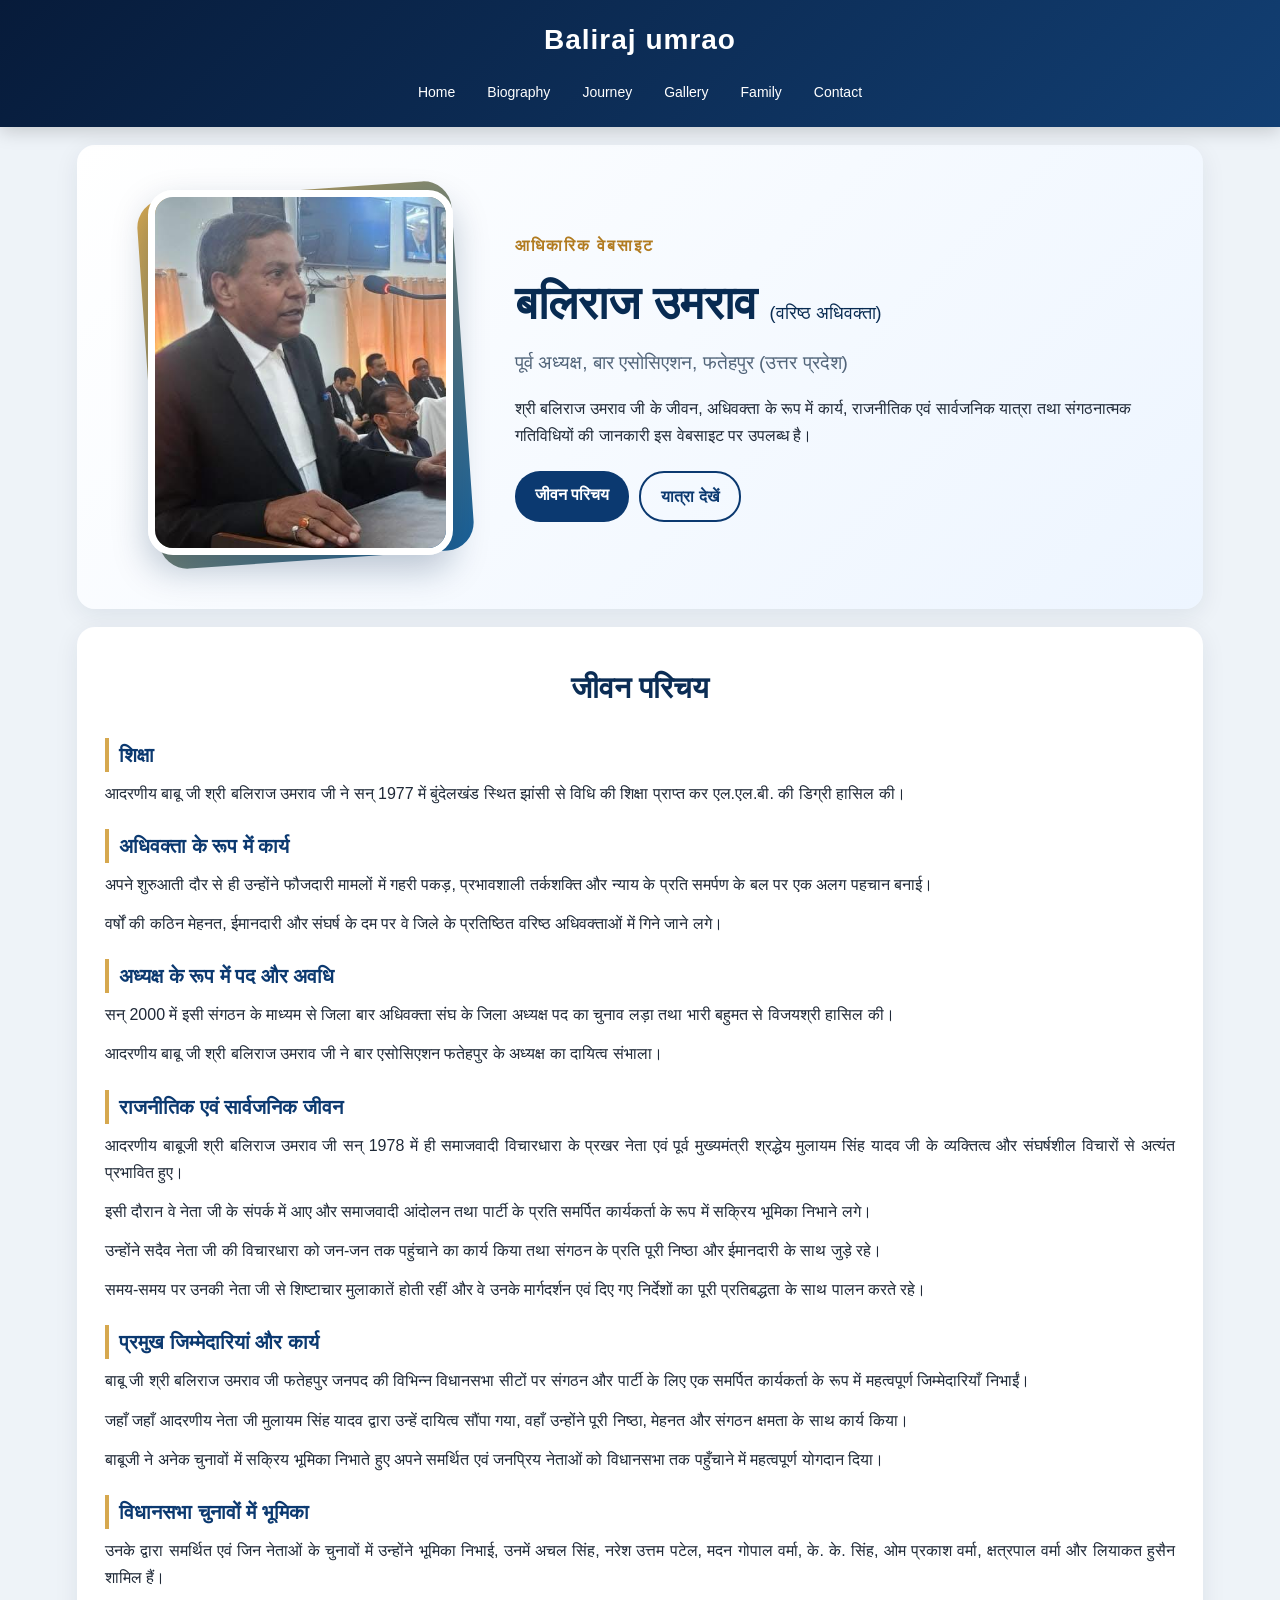
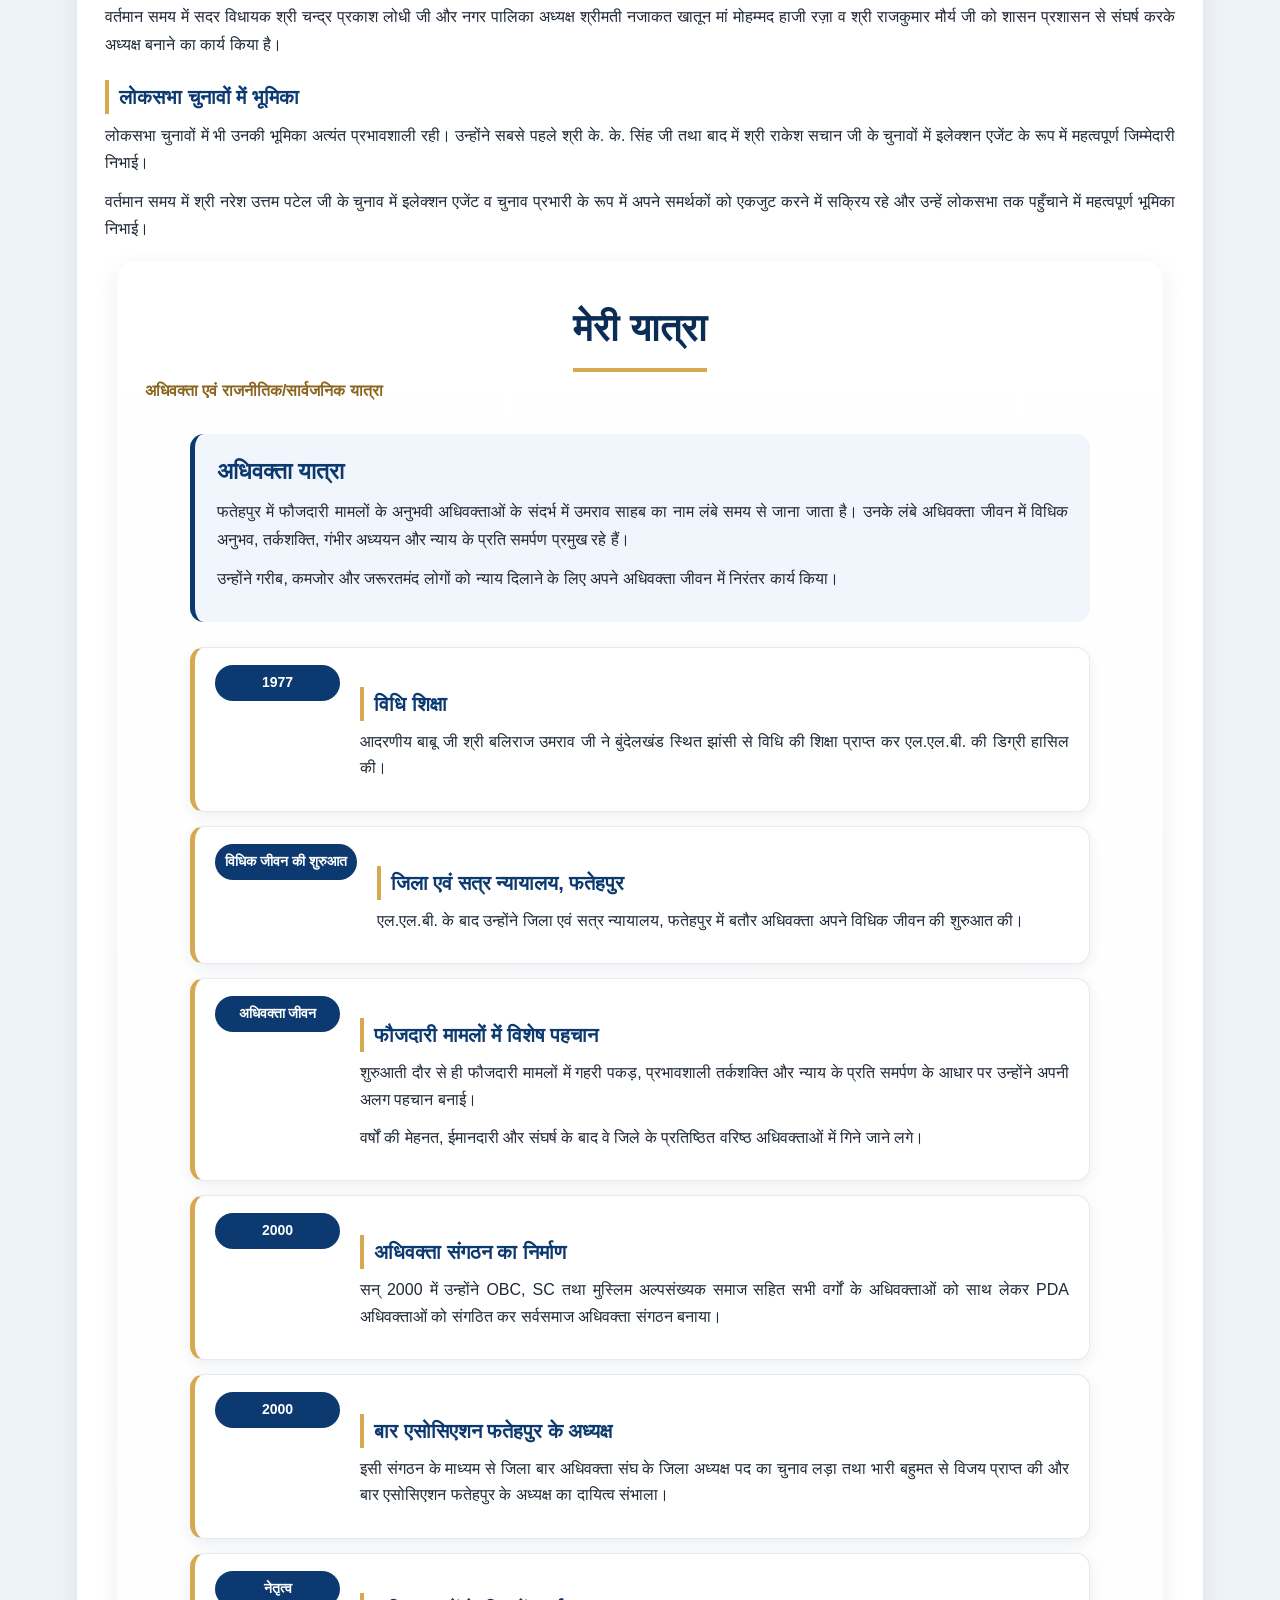
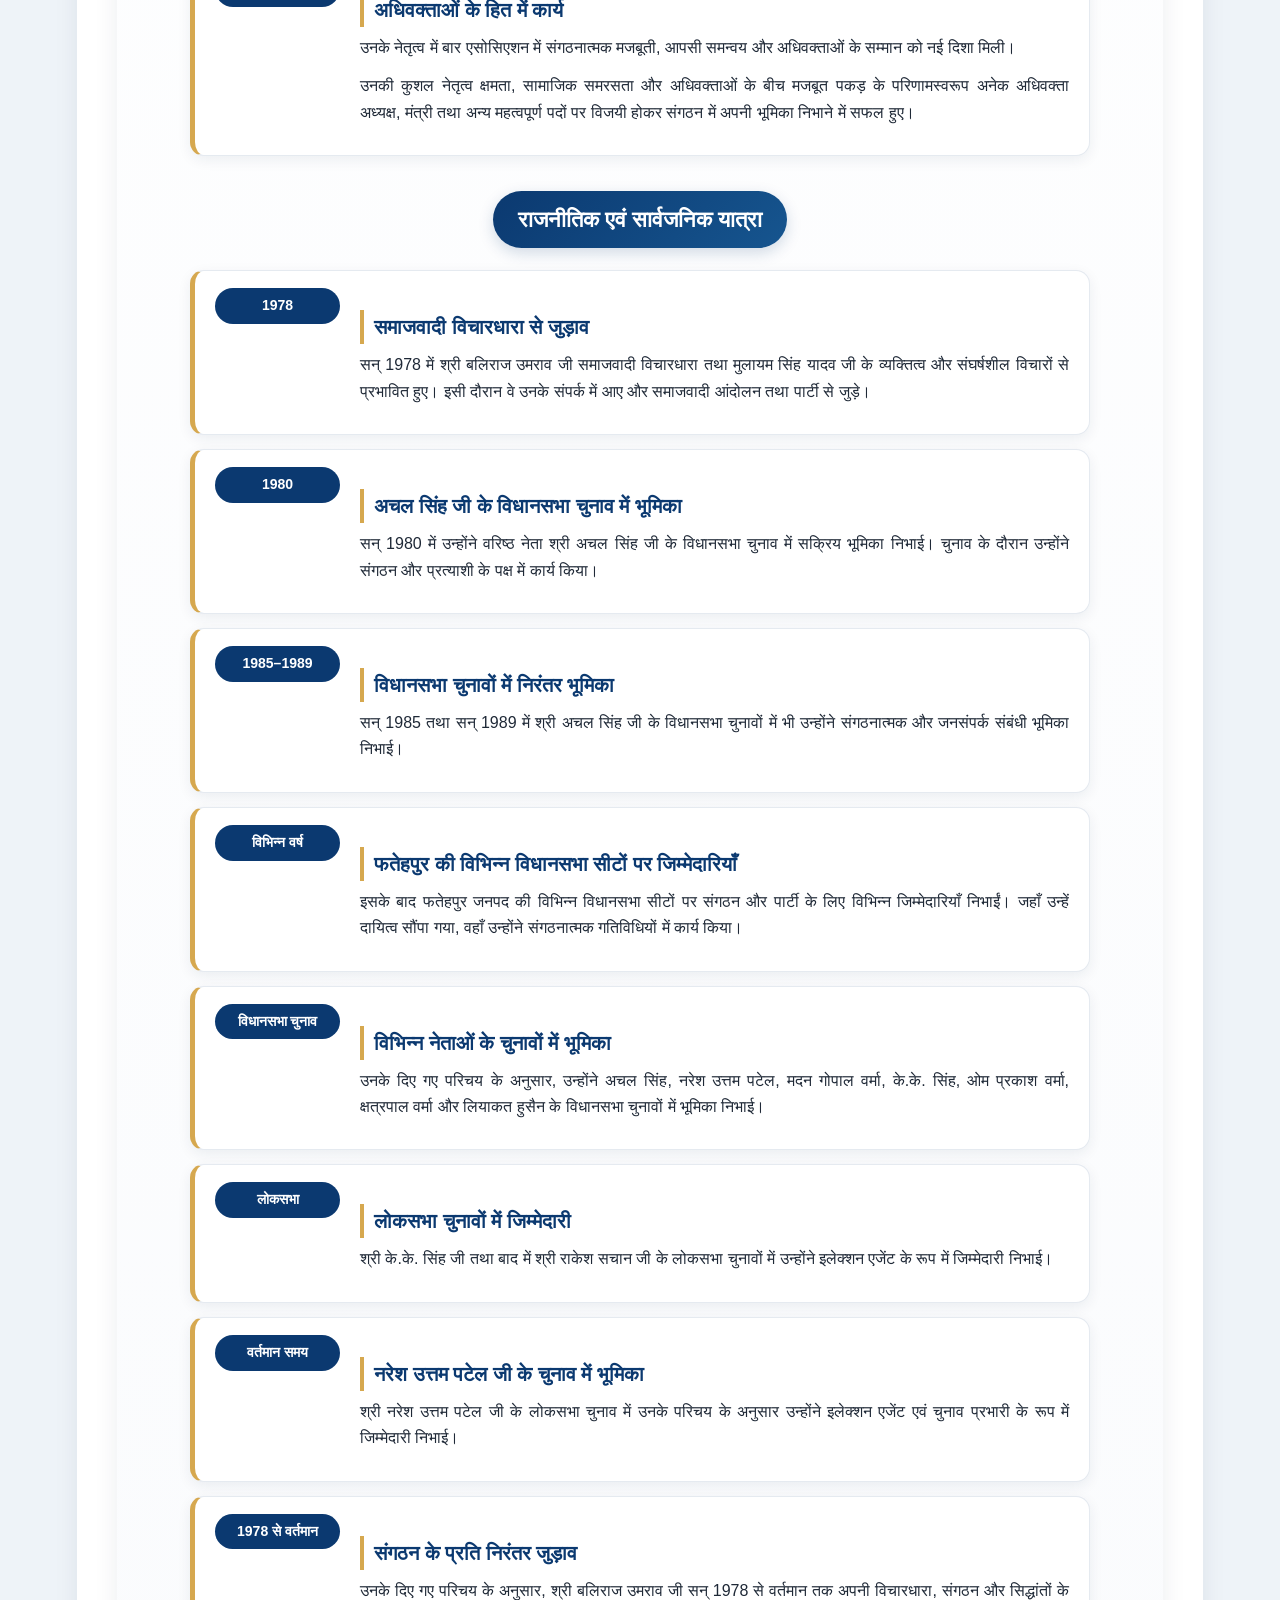
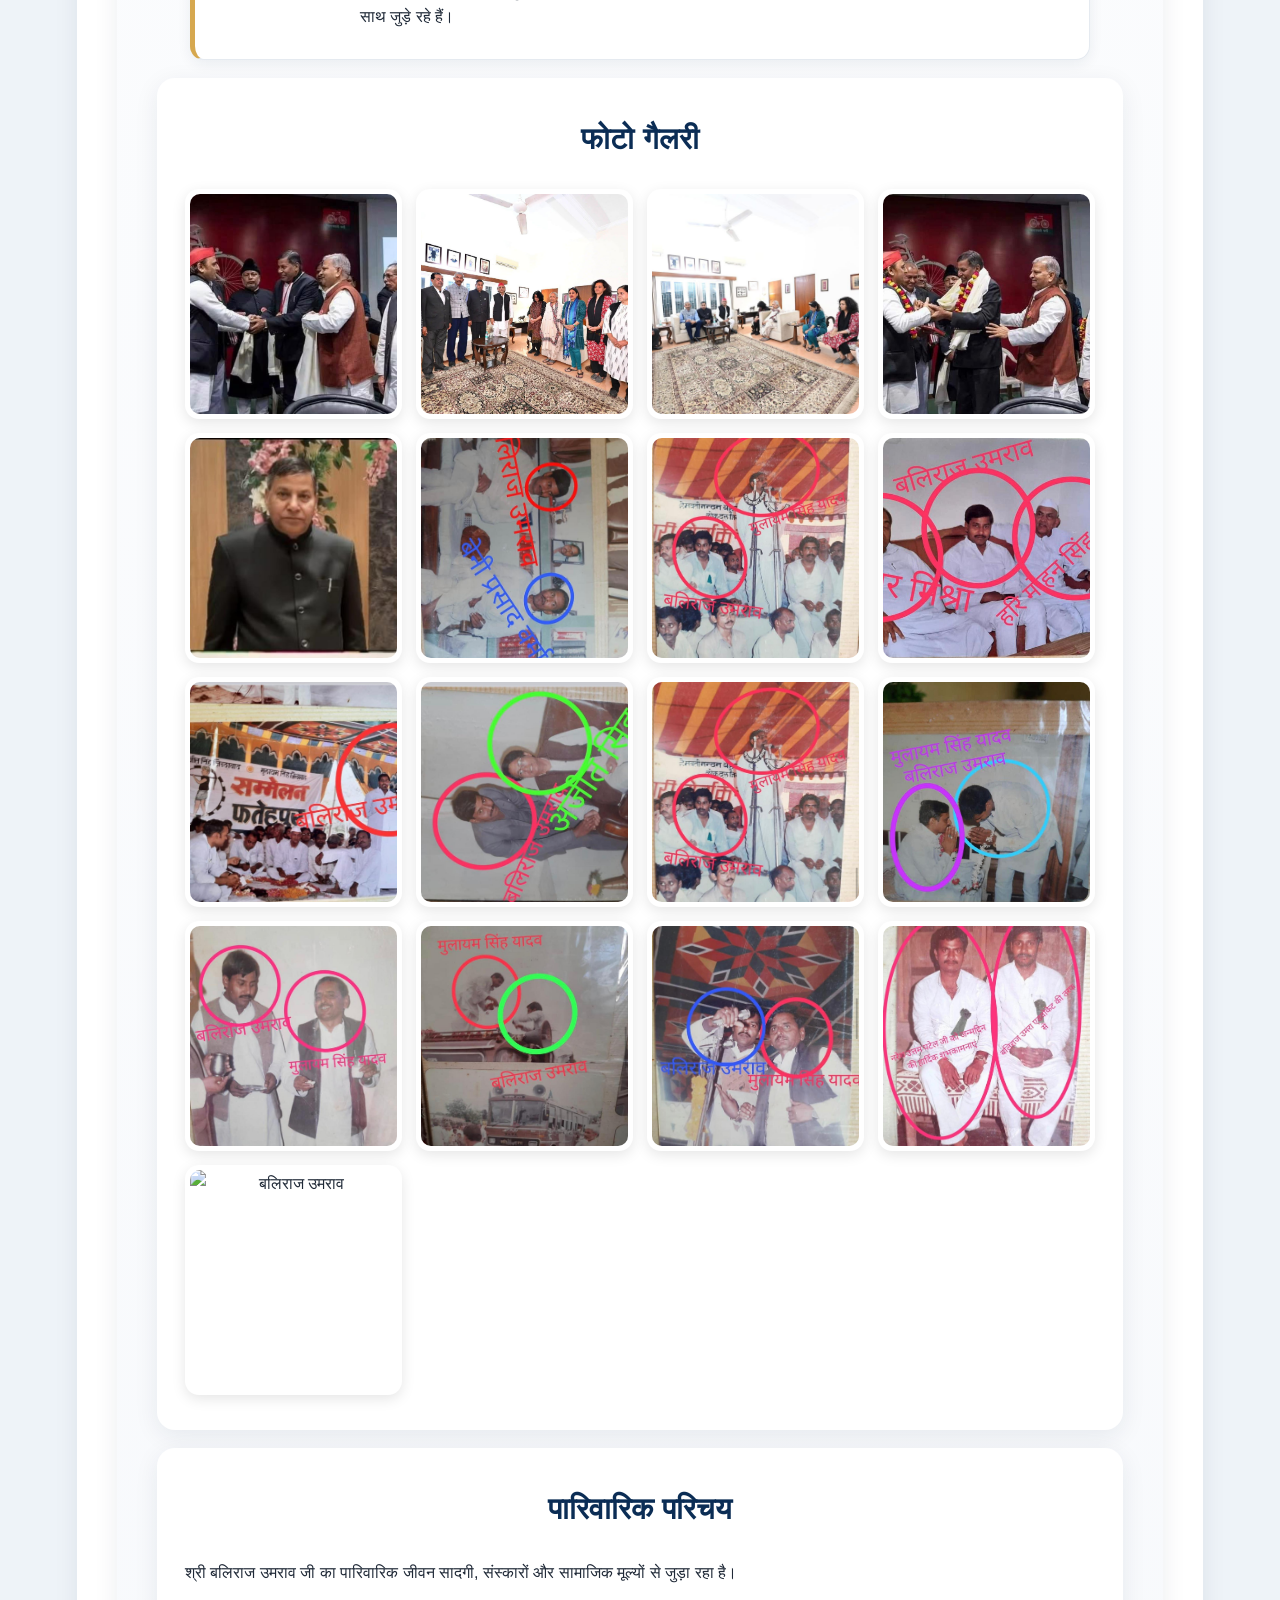
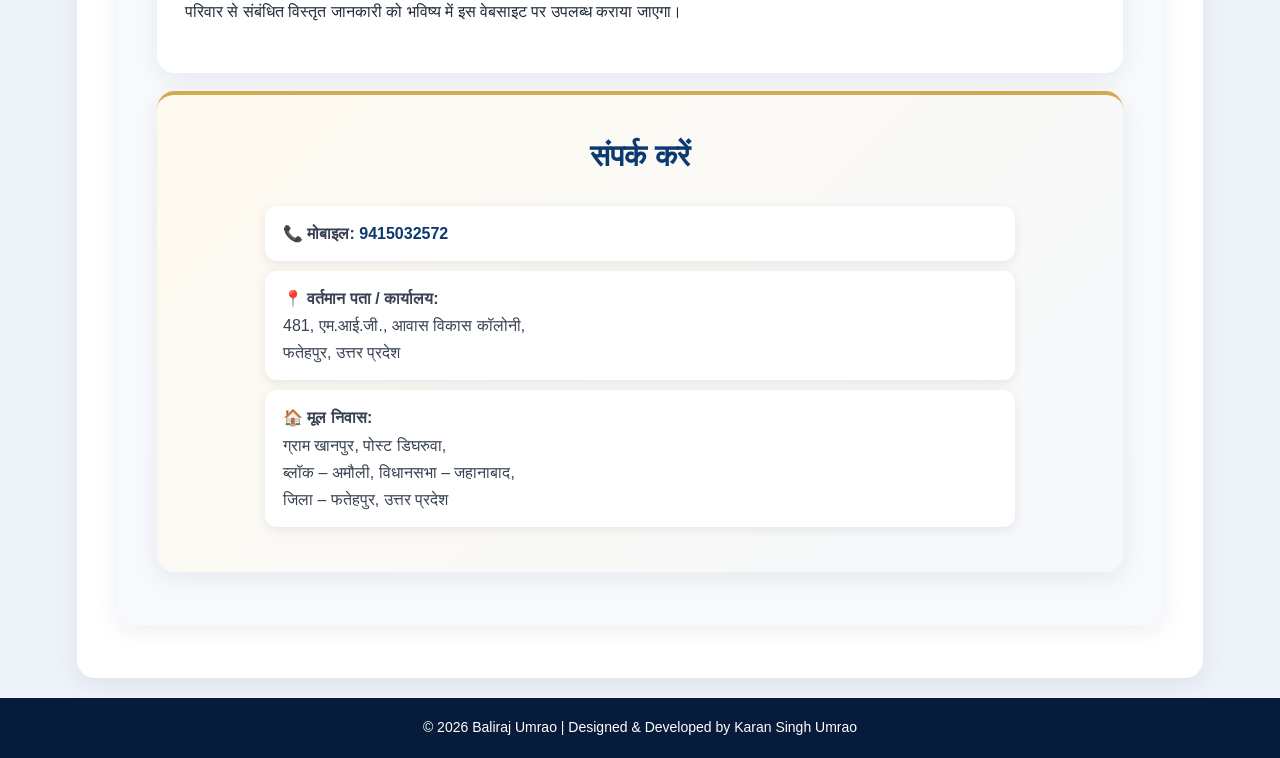
==== index.html @ cb3b47c9 "Update index.html" ====
<!DOCTYPE html>
<html lang="hi">

<head>
    <meta charset="UTF-8">
    <meta name="viewport" content="width=device-width, initial-scale=1.0">

    <title>Baliraj umrao | Official Website</title>

    <link rel="stylesheet" href="style.css">
</head>

<body>

    <header>
        <h1>Baliraj umrao</h1>

        <nav>
            <a href="#home">Home</a>
            <a href="#biography">Biography</a>
            <a href="#journey">Journey</a>
            <a href="#gallery">Gallery</a>
            <a href="#family">Family</a>
            <a href="#contact">Contact</a>
        </nav>
    </header>

    <main>

        <section id="home">

    <div class="hero-content">

        <div class="hero-photo">
            <img src="Images/baliraj-umrao.jpg" alt="बलिराज उमराव">
        </div>

        <div class="hero-text">

            <p class="welcome-text">आधिकारिक वेबसाइट</p>

            <h2>बलिराज उमराव <span class="small-title">(वरिष्ठ अधिवक्ता)</span></h2>
            
            <h3>पूर्व अध्यक्ष, बार एसोसिएशन, फतेहपुर (उत्तर प्रदेश)</h3>
    
            <p>
                श्री बलिराज उमराव जी के जीवन, अधिवक्ता के रूप में
                कार्य, राजनीतिक एवं सार्वजनिक यात्रा तथा
                संगठनात्मक गतिविधियों की जानकारी इस वेबसाइट पर
                उपलब्ध है।
            </p>

            <div class="hero-buttons">

                <a href="#biography" class="main-btn">
                    जीवन परिचय
                </a>

                <a href="#journey" class="outline-btn">
                    यात्रा देखें
                </a>

            </div>

        </div>

    </div>

</section>
<section id="biography">

    <h2>जीवन परिचय</h2>

    <h3>शिक्षा</h3>

    <p>
        आदरणीय बाबू जी श्री बलिराज उमराव जी ने सन् 1977 में
        बुंदेलखंड स्थित झांसी से विधि की शिक्षा प्राप्त कर
        एल.एल.बी. की डिग्री हासिल की।
    </p>

    <h3>अधिवक्ता के रूप में कार्य</h3>

    <p>
        अपने शुरुआती दौर से ही उन्होंने फौजदारी मामलों में गहरी पकड़,
        प्रभावशाली तर्कशक्ति और न्याय के प्रति समर्पण के बल पर
        एक अलग पहचान बनाई।
    </p>

    <p>
        वर्षों की कठिन मेहनत, ईमानदारी और संघर्ष के दम पर वे जिले के
        प्रतिष्ठित वरिष्ठ अधिवक्ताओं में गिने जाने लगे।
    </p>

    <h3>अध्यक्ष के रूप में पद और अवधि</h3>

    <p>
        सन् 2000 में इसी संगठन के माध्यम से जिला बार अधिवक्ता संघ
        के जिला अध्यक्ष पद का चुनाव लड़ा तथा भारी बहुमत से विजयश्री
        हासिल की।
    </p>

    <p>
        आदरणीय बाबू जी श्री बलिराज उमराव जी ने बार एसोसिएशन फतेहपुर
        के अध्यक्ष का दायित्व संभाला।
    </p>

    <h3>राजनीतिक एवं सार्वजनिक जीवन</h3>

    <p>
        आदरणीय बाबूजी श्री बलिराज उमराव जी सन् 1978 में ही
        समाजवादी विचारधारा के प्रखर नेता एवं पूर्व मुख्यमंत्री
        श्रद्धेय मुलायम सिंह यादव जी के व्यक्तित्व और संघर्षशील
        विचारों से अत्यंत प्रभावित हुए।
    </p>

    <p>
        इसी दौरान वे नेता जी के संपर्क में आए और समाजवादी आंदोलन
        तथा पार्टी के प्रति समर्पित कार्यकर्ता के रूप में सक्रिय
        भूमिका निभाने लगे।
    </p>

    <p>
        उन्होंने सदैव नेता जी की विचारधारा को जन-जन तक पहुंचाने
        का कार्य किया तथा संगठन के प्रति पूरी निष्ठा और ईमानदारी
        के साथ जुड़े रहे।
    </p>

    <p>
        समय-समय पर उनकी नेता जी से शिष्टाचार मुलाकातें होती रहीं
        और वे उनके मार्गदर्शन एवं दिए गए निर्देशों का पूरी
        प्रतिबद्धता के साथ पालन करते रहे।
    </p>

    <h3>प्रमुख जिम्मेदारियां और कार्य</h3>

    <p>
        बाबू जी श्री बलिराज उमराव जी फतेहपुर जनपद की विभिन्न
        विधानसभा सीटों पर संगठन और पार्टी के लिए एक समर्पित
        कार्यकर्ता के रूप में महत्वपूर्ण जिम्मेदारियाँ निभाईं।
    </p>

    <p>
        जहाँ जहाँ आदरणीय नेता जी मुलायम सिंह यादव द्वारा उन्हें
        दायित्व सौंपा गया, वहाँ उन्होंने पूरी निष्ठा, मेहनत और
        संगठन क्षमता के साथ कार्य किया।
    </p>

    <p>
        बाबूजी ने अनेक चुनावों में सक्रिय भूमिका निभाते हुए अपने
        समर्थित एवं जनप्रिय नेताओं को विधानसभा तक पहुँचाने में
        महत्वपूर्ण योगदान दिया।
    </p>

    <h3>विधानसभा चुनावों में भूमिका</h3>

    <p>
        उनके द्वारा समर्थित एवं जिन नेताओं के चुनावों में उन्होंने
        भूमिका निभाई, उनमें अचल सिंह, नरेश उत्तम पटेल,
        मदन गोपाल वर्मा, के. के. सिंह, ओम प्रकाश वर्मा,
        क्षत्रपाल वर्मा और लियाकत हुसैन शामिल हैं।
    </p>

    <p>
        वर्तमान समय में सदर विधायक श्री चन्द्र प्रकाश लोधी जी और
        नगर पालिका अध्यक्ष श्रीमती नजाकत खातून मां मोहम्मद हाजी रज़ा
        व श्री राजकुमार मौर्य जी को शासन प्रशासन से संघर्ष करके
        अध्यक्ष बनाने का कार्य किया है।
    </p>

    <h3>लोकसभा चुनावों में भूमिका</h3>

    <p>
        लोकसभा चुनावों में भी उनकी भूमिका अत्यंत प्रभावशाली रही।
        उन्होंने सबसे पहले श्री के. के. सिंह जी तथा बाद में
        श्री राकेश सचान जी के चुनावों में इलेक्शन एजेंट के रूप में
        महत्वपूर्ण जिम्मेदारी निभाई।
    </p>

    <p>
        वर्तमान समय में श्री नरेश उत्तम पटेल जी के चुनाव में
        इलेक्शन एजेंट व चुनाव प्रभारी के रूप में अपने समर्थकों
        को एकजुट करने में सक्रिय रहे और उन्हें लोकसभा तक
        पहुँचाने में महत्वपूर्ण भूमिका निभाई।
    </p>

<section id="journey">
<div class="journey-heading">
    <h2>मेरी यात्रा</h2>
    <p>अधिवक्ता एवं राजनीतिक/सार्वजनिक यात्रा</p>
</div>
<div class="journey-intro">

    <h2>अधिवक्ता यात्रा</h2>

    
        <p>
            फतेहपुर में फौजदारी मामलों के अनुभवी अधिवक्ताओं के संदर्भ में
            उमराव साहब का नाम लंबे समय से जाना जाता है। उनके लंबे
            अधिवक्ता जीवन में विधिक अनुभव, तर्कशक्ति, गंभीर अध्ययन और
            न्याय के प्रति समर्पण प्रमुख रहे हैं।
        </p>

        <p>
            उन्होंने गरीब, कमजोर और जरूरतमंद लोगों को न्याय दिलाने के लिए
            अपने अधिवक्ता जीवन में निरंतर कार्य किया।
        </p>
    </div>

    <div class="journey-card">
        <span>1977</span>
        <div>
            <h3>विधि शिक्षा</h3>
            <p>
                आदरणीय बाबू जी श्री बलिराज उमराव जी ने बुंदेलखंड स्थित
                झांसी से विधि की शिक्षा प्राप्त कर एल.एल.बी. की डिग्री
                हासिल की।
            </p>
        </div>
    </div>

    <div class="journey-card">
        <span>विधिक जीवन की शुरुआत</span>
        <div>
            <h3>जिला एवं सत्र न्यायालय, फतेहपुर</h3>
            <p>
                एल.एल.बी. के बाद उन्होंने जिला एवं सत्र न्यायालय,
                फतेहपुर में बतौर अधिवक्ता अपने विधिक जीवन की शुरुआत की।
            </p>
        </div>
    </div>

    <div class="journey-card">
        <span>अधिवक्ता जीवन</span>
        <div>
            <h3>फौजदारी मामलों में विशेष पहचान</h3>
            <p>
                शुरुआती दौर से ही फौजदारी मामलों में गहरी पकड़,
                प्रभावशाली तर्कशक्ति और न्याय के प्रति समर्पण के
                आधार पर उन्होंने अपनी अलग पहचान बनाई।
            </p>

            <p>
                वर्षों की मेहनत, ईमानदारी और संघर्ष के बाद वे जिले के
                प्रतिष्ठित वरिष्ठ अधिवक्ताओं में गिने जाने लगे।
            </p>
        </div>
    </div>

    <div class="journey-card">
        <span>2000</span>
        <div>
            <h3>अधिवक्ता संगठन का निर्माण</h3>
            <p>
                सन् 2000 में उन्होंने OBC, SC तथा मुस्लिम अल्पसंख्यक
                समाज सहित सभी वर्गों के अधिवक्ताओं को साथ लेकर
                PDA अधिवक्ताओं को संगठित कर सर्वसमाज अधिवक्ता संगठन बनाया।
            </p>
        </div>
    </div>

    <div class="journey-card">
        <span>2000</span>
        <div>
            <h3>बार एसोसिएशन फतेहपुर के अध्यक्ष</h3>
            <p>
                इसी संगठन के माध्यम से जिला बार अधिवक्ता संघ के
                जिला अध्यक्ष पद का चुनाव लड़ा तथा भारी बहुमत से
                विजय प्राप्त की और बार एसोसिएशन फतेहपुर के अध्यक्ष
                का दायित्व संभाला।
            </p>
        </div>
    </div>

    <div class="journey-card">
        <span>नेतृत्व</span>
        <div>
            <h3>अधिवक्ताओं के हित में कार्य</h3>
            <p>
                उनके नेतृत्व में बार एसोसिएशन में संगठनात्मक मजबूती,
                आपसी समन्वय और अधिवक्ताओं के सम्मान को नई दिशा मिली।
            </p>

            <p>
                उनकी कुशल नेतृत्व क्षमता, सामाजिक समरसता और अधिवक्ताओं
                के बीच मजबूत पकड़ के परिणामस्वरूप अनेक अधिवक्ता अध्यक्ष,
                मंत्री तथा अन्य महत्वपूर्ण पदों पर विजयी होकर संगठन में
                अपनी भूमिका निभाने में सफल हुए।
            </p>
        </div>
    </div>

<!-- Political Journey -->

<div class="journey-subtitle">
    <h2>राजनीतिक एवं सार्वजनिक यात्रा</h2>
</div>

<div class="journey-card">
    <span>1978</span>
    <div>
        <h3>समाजवादी विचारधारा से जुड़ाव</h3>
        <p>
            सन् 1978 में श्री बलिराज उमराव जी समाजवादी विचारधारा
            तथा मुलायम सिंह यादव जी के व्यक्तित्व और संघर्षशील
            विचारों से प्रभावित हुए। इसी दौरान वे उनके संपर्क में
            आए और समाजवादी आंदोलन तथा पार्टी से जुड़े।
        </p>
    </div>
</div>

<div class="journey-card">
    <span>1980</span>
    <div>
        <h3>अचल सिंह जी के विधानसभा चुनाव में भूमिका</h3>
        <p>
            सन् 1980 में उन्होंने वरिष्ठ नेता श्री अचल सिंह जी के
            विधानसभा चुनाव में सक्रिय भूमिका निभाई। चुनाव के दौरान
            उन्होंने संगठन और प्रत्याशी के पक्ष में कार्य किया।
        </p>
    </div>
</div>

<div class="journey-card">
    <span>1985–1989</span>
    <div>
        <h3>विधानसभा चुनावों में निरंतर भूमिका</h3>
        <p>
            सन् 1985 तथा सन् 1989 में श्री अचल सिंह जी के विधानसभा
            चुनावों में भी उन्होंने संगठनात्मक और जनसंपर्क संबंधी
            भूमिका निभाई।
        </p>
    </div>
</div>

<div class="journey-card">
    <span>विभिन्न वर्ष</span>
    <div>
        <h3>फतेहपुर की विभिन्न विधानसभा सीटों पर जिम्मेदारियाँ</h3>
        <p>
            इसके बाद फतेहपुर जनपद की विभिन्न विधानसभा सीटों पर
            संगठन और पार्टी के लिए विभिन्न जिम्मेदारियाँ निभाईं।
            जहाँ उन्हें दायित्व सौंपा गया, वहाँ उन्होंने संगठनात्मक
            गतिविधियों में कार्य किया।
        </p>
    </div>
</div>

<div class="journey-card">
    <span>विधानसभा चुनाव</span>
    <div>
        <h3>विभिन्न नेताओं के चुनावों में भूमिका</h3>
        <p>
            उनके दिए गए परिचय के अनुसार, उन्होंने अचल सिंह,
            नरेश उत्तम पटेल, मदन गोपाल वर्मा, के.के. सिंह,
            ओम प्रकाश वर्मा, क्षत्रपाल वर्मा और लियाकत हुसैन
            के विधानसभा चुनावों में भूमिका निभाई।
        </p>
    </div>
</div>

<div class="journey-card">
    <span>लोकसभा</span>
    <div>
        <h3>लोकसभा चुनावों में जिम्मेदारी</h3>
        <p>
            श्री के.के. सिंह जी तथा बाद में श्री राकेश सचान जी के
            लोकसभा चुनावों में उन्होंने इलेक्शन एजेंट के रूप में
            जिम्मेदारी निभाई।
        </p>
    </div>
</div>

<div class="journey-card">
    <span>वर्तमान समय</span>
    <div>
        <h3>नरेश उत्तम पटेल जी के चुनाव में भूमिका</h3>
        <p>
            श्री नरेश उत्तम पटेल जी के लोकसभा चुनाव में उनके
            परिचय के अनुसार उन्होंने इलेक्शन एजेंट एवं चुनाव
            प्रभारी के रूप में जिम्मेदारी निभाई।
        </p>
    </div>
</div>

<div class="journey-card">
    <span>1978 से वर्तमान</span>
    <div>
        <h3>संगठन के प्रति निरंतर जुड़ाव</h3>
        <p>
            उनके दिए गए परिचय के अनुसार, श्री बलिराज उमराव जी
            सन् 1978 से वर्तमान तक अपनी विचारधारा, संगठन और
            सिद्धांतों के साथ जुड़े रहे हैं।
        </p>
    </div>
</div>

<section id="gallery">

    <h2>फोटो गैलरी</h2>

    <div class="gallery-grid">

        <div class="gallery-item">
            <img src="Images/photo1.jpg" alt="बलिराज उमराव" onclick="openImage(this.src)">
            
        </div>

        <div class="gallery-item">
            <img src="Images/photo2.jpg" alt="बलिराज उमराव" onclick="openImage(this.src)">
        </div>

        <div class="gallery-item">
            <img src="Images/photo3.jpg" alt="बलिराज उमराव" onclick="openImage(this.src)">
        </div>

        <div class="gallery-item">
            <img src="Images/photo4.jpg" alt="बलिराज उमराव" onclick="openImage(this.src)">
        </div>

        <div class="gallery-item">
            <img src="Images/photo5.jpg" alt="बलिराज उमराव" onclick="openImage(this.src)">
        </div>
 <div class="gallery-item">
            <img src="Images/photo6.jpg" alt="बलिराज उमराव" onclick="openImage(this.src)">
        </div>

       <div class="gallery-item">
            <img src="Images/photo7.jpg" alt="बलिराज उमराव" onclick="openImage(this.src)">
        </div>

        <div class="gallery-item">
            <img src="Images/photo8.jpg" alt="बलिराज उमराव" onclick="openImage(this.src)">
        </div>

         <div class="gallery-item">
            <img src="Images/photo9.jpg" alt="बलिराज उमराव" onclick="openImage(this.src)">
        </div>

        <div class="gallery-item">
            <img src="Images/photo10.jpg" alt="बलिराज उमराव" onclick="openImage(this.src)">
        </div>

        <div class="gallery-item">
            <img src="Images/photo11.jpg" alt="बलिराज उमराव" onclick="openImage(this.src)">
        </div>

        <div class="gallery-item">
            <img src="Images/photo12.jpg" alt="बलिराज उमराव" onclick="openImage(this.src)">
        </div>

         <div class="gallery-item">
            <img src="Images/photo13.jpg" alt="बलिराज उमराव" onclick="openImage(this.src)">
        </div>

       <div class="gallery-item">
            <img src="Images/photo14.jpg" alt="बलिराज उमराव" onclick="openImage(this.src)">
        </div>
  
         <div class="gallery-item">
            <img src="Images/photo15.jpg" alt="बलिराज उमराव" onclick="openImage(this.src)">
        </div>

        <div class="gallery-item">
            <img src="Images/photo16.jpg" alt="बलिराज उमराव" onclick="openImage(this.src)">
        </div>

         <div class="gallery-item">
            <img src="Images/photo17.jpg" alt="बलिराज उमराव" onclick="openImage(this.src)">
        </div>

    </div>

</section>
      <section id="family">
    <h2>पारिवारिक परिचय</h2>

    <p>
        श्री बलिराज उमराव जी का पारिवारिक जीवन सादगी,
        संस्कारों और सामाजिक मूल्यों से जुड़ा रहा है।
    </p>

    <p>
        परिवार से संबंधित विस्तृत जानकारी को भविष्य में
        इस वेबसाइट पर उपलब्ध कराया जाएगा।
    </p>
</section>

<section id="contact">
  <h2>संपर्क करें</h2>

 <p>📞 <strong>मोबाइल:</strong>
<a href="tel:9415032572">9415032572</a>
</p>

  <p>📍 <strong>वर्तमान पता / कार्यालय:</strong><br>
  481, एम.आई.जी., आवास विकास कॉलोनी,<br>
  फतेहपुर, उत्तर प्रदेश</p>

  <p>🏠 <strong>मूल निवास:</strong><br>
  ग्राम खानपुर, पोस्ट डिघरुवा,<br>
  ब्लॉक – अमौली, विधानसभा – जहानाबाद,<br>
  जिला – फतेहपुर, उत्तर प्रदेश</p>
</section>        

    </main>

    <footer>
        <p>© 2026 Baliraj Umrao | Designed & Developed by Karan Singh Umrao</p>
    </footer>

    <script src="script.js"></script>

</body>
</html>
---- style.css ----
/* ===== RESET ===== */
* {
    margin: 0;
    padding: 0;
    box-sizing: border-box;
}

html {
    scroll-behavior: smooth;
}

body {
    font-family: Arial, sans-serif;
    background: #eef3f8;
    color: #1f2937;
    line-height: 1.7;
}

/* ===== HEADER ===== */
header {
    background: linear-gradient(135deg, #071b3a, #123f73);
    color: white;
    padding: 16px 20px;
    text-align: center;
    position: sticky;
    top: 0;
    z-index: 1000;
    box-shadow: 0 4px 18px rgba(0,0,0,0.18);
}

header h1 {
    font-size: 28px;
    margin-bottom: 10px;
    letter-spacing: 1px;
}

nav {
    display: flex;
    justify-content: center;
    flex-wrap: wrap;
    gap: 6px;
}

nav a {
    color: white;
    text-decoration: none;
    padding: 7px 13px;
    border-radius: 20px;
    font-size: 14px;
    transition: 0.3s;
}

nav a:hover {
    background: #d6a84f;
    color: #071b3a;
}

/* ===== MAIN ===== */
main {
    max-width: 1150px;
    margin: auto;
}

section {
    background: white;
    margin: 18px 12px;
    padding: 35px 28px;
    border-radius: 18px;
    box-shadow: 0 6px 25px rgba(15, 35, 60, 0.08);
}

section > h2 {
    text-align: center;
    font-size: 30px;
    color: #0b2d55;
    margin-bottom: 25px;
}

/* ===== HOME ===== */
#home {
    background: linear-gradient(135deg, #ffffff, #edf5ff);
    padding: 45px 30px;
}

.hero-content {
    max-width: 1000px;
    margin: auto;
    display: flex;
    align-items: center;
    gap: 55px;
}

.hero-photo {
    flex: 0 0 320px;
    text-align: center;
}

.hero-photo img {
    width: 285px;
    height: 340px;
    object-fit: cover;
    border-radius: 20px;
    border: 5px solid white;
    box-shadow: 0 10px 30px rgba(0,0,0,0.2);
}

.hero-text {
    flex: 1;
}

.welcome-text {
    color: #b17b20;
    font-weight: bold;
    letter-spacing: 2px;
    margin-bottom: 5px;
}

.hero-text h2 {
    font-size: 46px;
    color: #082b52;
    margin-bottom: 5px;
}

.hero-text h3 {
    font-size: 19px;
    font-weight: normal;
    color: #52657a;
    margin-bottom: 15px;
}

.hero-text > p:not(.welcome-text) {
    font-size: 16px;
    margin-bottom: 22px;
}

.hero-buttons {
    display: flex;
    gap: 10px;
    flex-wrap: wrap;
}

.main-btn,
.outline-btn {
    display: inline-block;
    padding: 10px 20px;
    border-radius: 25px;
    text-decoration: none;
    font-weight: bold;
    transition: 0.3s;
}

.main-btn {
    background: #0b3970;
    color: white;
}

.main-btn:hover {
    background: #d6a84f;
    color: #071b3a;
}

.outline-btn {
    border: 2px solid #0b3970;
    color: #0b3970;
}

.outline-btn:hover {
    background: #0b3970;
    color: white;
}

/* ===== BIOGRAPHY ===== */
#biography h3 {
    margin-top: 22px;
    margin-bottom: 8px;
    color: #0b3970;
    font-size: 20px;
    border-left: 4px solid #d6a84f;
    padding-left: 10px;
}

#biography p {
    margin-bottom: 12px;
    font-size: 16px;
    text-align: justify;
}

/* ===== JOURNEY ===== */
/* ===== JOURNEY ===== */

#journey {
    background: linear-gradient(180deg, #ffffff, #f7f9fc);
    position: relative;
}

.journey-heading {
    text-align: center;
    margin-bottom: 30px;
}

.journey-heading h2 {
    display: inline-block;
    font-size: 38px;
    color: #0b2d55;
    padding-bottom: 8px;
    border-bottom: 4px solid #d6a84f;
}

.journey-heading p {
    margin-top: 5px;
    color: #8a651f;
    font-weight: bold;
}

/* Intro */
.journey-intro {
    max-width: 900px;
    margin: 0 auto 25px;
    padding: 18px 22px;
    background: #f1f6fc;
    border-radius: 14px;
    border-left: 5px solid #0b3970;
}

.journey-intro h2 {
    color: #0b3970;
    font-size: 23px;
    margin-bottom: 7px;
}

.journey-intro p {
    font-size: 15px;
}

/* Timeline Cards */
.journey-card {
    max-width: 900px;
    margin: 0 auto 14px;
    padding: 17px 20px;
    display: flex;
    gap: 20px;
    background: white;
    border-radius: 14px;
    border: 1px solid #e5eaf0;
    border-left: 5px solid #d6a84f;
    box-shadow: 0 4px 14px rgba(20, 45, 75, 0.07);
    transition: 0.3s ease;
}

.journey-card:hover {
    transform: translateX(5px);
    box-shadow: 0 8px 22px rgba(20, 45, 75, 0.12);
}

.journey-card > span {
    min-width: 125px;
    height: fit-content;
    text-align: center;
    padding: 6px 10px;
    background: #0b3970;
    color: white;
    border-radius: 20px;
    font-size: 14px;
    font-weight: bold;
}

.journey-card h3 {
    color: #0b2d55;
    font-size: 19px;
    margin-bottom: 5px;
}

.journey-card p {
    font-size: 15px;
    line-height: 1.65;
    margin-bottom: 7px;
}

/* Political/Public Journey Heading */
.journey-subtitle {
    text-align: center;
    margin: 35px 0 22px;
}

.journey-subtitle h2 {
    display: inline-block;
    color: white;
    background: linear-gradient(135deg, #0b3970, #16558f);
    padding: 10px 25px;
    border-radius: 30px;
    font-size: 22px;
    box-shadow: 0 5px 15px rgba(11,57,112,0.18);
}

/* Mobile */
@media (max-width: 600px) {

    .journey-heading h2 {
        font-size: 30px;
    }

    .journey-intro {
        padding: 16px;
    }

    .journey-card {
        flex-direction: column;
        gap: 8px;
        padding: 15px;
    }

    .journey-card > span {
        min-width: auto;
        width: fit-content;
    }

    .journey-card h3 {
        font-size: 18px;
    }

    .journey-card p {
        font-size: 14px;
    }

    .journey-subtitle h2 {
        font-size: 19px;
        padding: 9px 18px;
    }
}
/* ===== JOURNEY ===== */

#journey {
    background: linear-gradient(180deg, #ffffff, #f7f9fc);
    position: relative;
}

.journey-heading {
    text-align: center;
    margin-bottom: 30px;
}

.journey-heading h2 {
    display: inline-block;
    font-size: 38px;
    color: #0b2d55;
    padding-bottom: 8px;
    border-bottom: 4px solid #d6a84f;
}

.journey-heading p {
    margin-top: 5px;
    color: #8a651f;
    font-weight: bold;
}

/* Intro */
.journey-intro {
    max-width: 900px;
    margin: 0 auto 25px;
    padding: 18px 22px;
    background: #f1f6fc;
    border-radius: 14px;
    border-left: 5px solid #0b3970;
}

.journey-intro h2 {
    color: #0b3970;
    font-size: 23px;
    margin-bottom: 7px;
}

.journey-intro p {
    font-size: 15px;
}

/* Timeline Cards */
.journey-card {
    max-width: 900px;
    margin: 0 auto 14px;
    padding: 17px 20px;
    display: flex;
    gap: 20px;
    background: white;
    border-radius: 14px;
    border: 1px solid #e5eaf0;
    border-left: 5px solid #d6a84f;
    box-shadow: 0 4px 14px rgba(20, 45, 75, 0.07);
    transition: 0.3s ease;
}

.journey-card:hover {
    transform: translateX(5px);
    box-shadow: 0 8px 22px rgba(20, 45, 75, 0.12);
}

.journey-card > span {
    min-width: 125px;
    height: fit-content;
    text-align: center;
    padding: 6px 10px;
    background: #0b3970;
    color: white;
    border-radius: 20px;
    font-size: 14px;
    font-weight: bold;
}

.journey-card h3 {
    color: #0b2d55;
    font-size: 19px;
    margin-bottom: 5px;
}

.journey-card p {
    font-size: 15px;
    line-height: 1.65;
    margin-bottom: 7px;
}

/* Political/Public Journey Heading */
.journey-subtitle {
    text-align: center;
    margin: 35px 0 22px;
}

.journey-subtitle h2 {
    display: inline-block;
    color: white;
    background: linear-gradient(135deg, #0b3970, #16558f);
    padding: 10px 25px;
    border-radius: 30px;
    font-size: 22px;
    box-shadow: 0 5px 15px rgba(11,57,112,0.18);
}

/* Mobile */
@media (max-width: 600px) {

    .journey-heading h2 {
        font-size: 30px;
    }

    .journey-intro {
        padding: 16px;
    }

    .journey-card {
        flex-direction: column;
        gap: 8px;
        padding: 15px;
    }

    .journey-card > span {
        min-width: auto;
        width: fit-content;
    }

    .journey-card h3 {
        font-size: 18px;
    }

    .journey-card p {
        font-size: 14px;
    }

    .journey-subtitle h2 {
        font-size: 19px;
        padding: 9px 18px;
    }
}

/* ===== GALLERY ===== */
#gallery {
    text-align: center;
}

.gallery-grid {
    display: grid;
    grid-template-columns: repeat(4, 1fr);
    gap: 14px;
}

.gallery-item {
    overflow: hidden;
    border-radius: 14px;
    background: white;
    padding: 5px;
    box-shadow: 0 4px 14px rgba(0,0,0,0.1);
}

.gallery-item img {
    width: 100%;
    height: 220px;
    object-fit: cover;
    display: block;
    border-radius: 10px;
    cursor: pointer;
    transition: 0.35s;
}

.gallery-item:hover img {
    transform: scale(1.05);
}

/* ===== FAMILY ===== */
#family {
    text-align: center;
    min-height: 120px;
}

/* ===== CONTACT ===== */
#contact {
    background: linear-gradient(135deg, #fffaf0, #f5f8fc);
    color: #1f2937;
    border-top: 4px solid #d6a84f;
}

#contact h2 {
    color: #0b3970;
}

#contact p {
    background: white;
    color: #374151;
    padding: 14px 18px;
    border-radius: 12px;
    margin: 10px auto;
    max-width: 750px;
    box-shadow: 0 3px 12px rgba(0,0,0,0.08);
}

#contact a {
    color: #0b3970;
    font-weight: bold;
    text-decoration: none;
}
/* ===== FOOTER ===== */
footer {
    background: #071b3a;
    color: white;
    text-align: center;
    padding: 18px;
    margin-top: 20px;
    font-size: 14px;
}

/* ===== IMAGE POPUP ===== */
.image-popup {
    position: fixed;
    inset: 0;
    background: rgba(0,0,0,0.92);
    display: flex;
    align-items: center;
    justify-content: center;
    z-index: 9999;
    padding: 20px;
}

.image-popup img {
    max-width: 90%;
    max-height: 90vh;
    object-fit: contain;
    border-radius: 10px;
}

.close-popup {
    position: absolute;
    top: 15px;
    right: 25px;
    color: white;
    font-size: 42px;
    font-weight: bold;
    cursor: pointer;
}

.close-popup:hover {
    opacity: 0.7;
}

/* ===== MOBILE ===== */
@media (max-width: 800px) {

    header h1 {
        font-size: 24px;
    }

    .hero-content {
        flex-direction: column;
        text-align: center;
        gap: 25px;
    }

    .hero-photo {
        flex-basis: auto;
    }

    .hero-photo img {
        width: 230px;
        height: 280px;
    }

    .hero-text h2 {
        font-size: 34px;
    }

    .hero-buttons {
        justify-content: center;
    }

    .gallery-grid {
        grid-template-columns: repeat(2, 1fr);
    }

    .gallery-item img {
        height: 190px;
    }
}

@media (max-width: 500px) {

    section {
        margin: 12px 8px;
        padding: 25px 16px;
    }

    nav a {
        font-size: 13px;
        padding: 6px 10px;
    }

    .hero-text h2 {
        font-size: 30px;
    }

    .journey-heading h2 {
        font-size: 30px;
    }

    .journey-card {
        flex-direction: column;
        gap: 5px;
        padding: 15px;
    }

    .journey-card > span {
        min-width: auto;
    }

    .gallery-grid {
        grid-template-columns: 1fr;
    }

    .gallery-item img {
        height: 270px;
    }
}
/* ===== HERO PHOTO PREMIUM ===== */

.hero-photo {
    position: relative;
}

.hero-photo::before {
    content: "";
    position: absolute;
    width: 315px;
    height: 370px;
    border-radius: 28px;
    background: linear-gradient(135deg, #d6a84f, #17609a);
    z-index: 0;
    transform: rotate(-4deg);
}

.hero-photo img {
    position: relative;
    z-index: 1;
    width: 305px;
    height: 365px;
    border: 7px solid white;
    border-radius: 25px;
    object-fit: cover;
    box-shadow: 0 15px 35px rgba(7, 39, 75, 0.25);
}

.small-title {
    font-size: 18px;
    font-weight: normal;
    color: #082b52;
    white-space: nowrap;
}

@media (max-width: 600px) {
    .hero-photo::before {
        width: 250px;
        height: 300px;
    }

    .hero-photo img {
        width: 240px;
        height: 290px;
    }

    .small-title {
        font-size: 14px;
    }
}
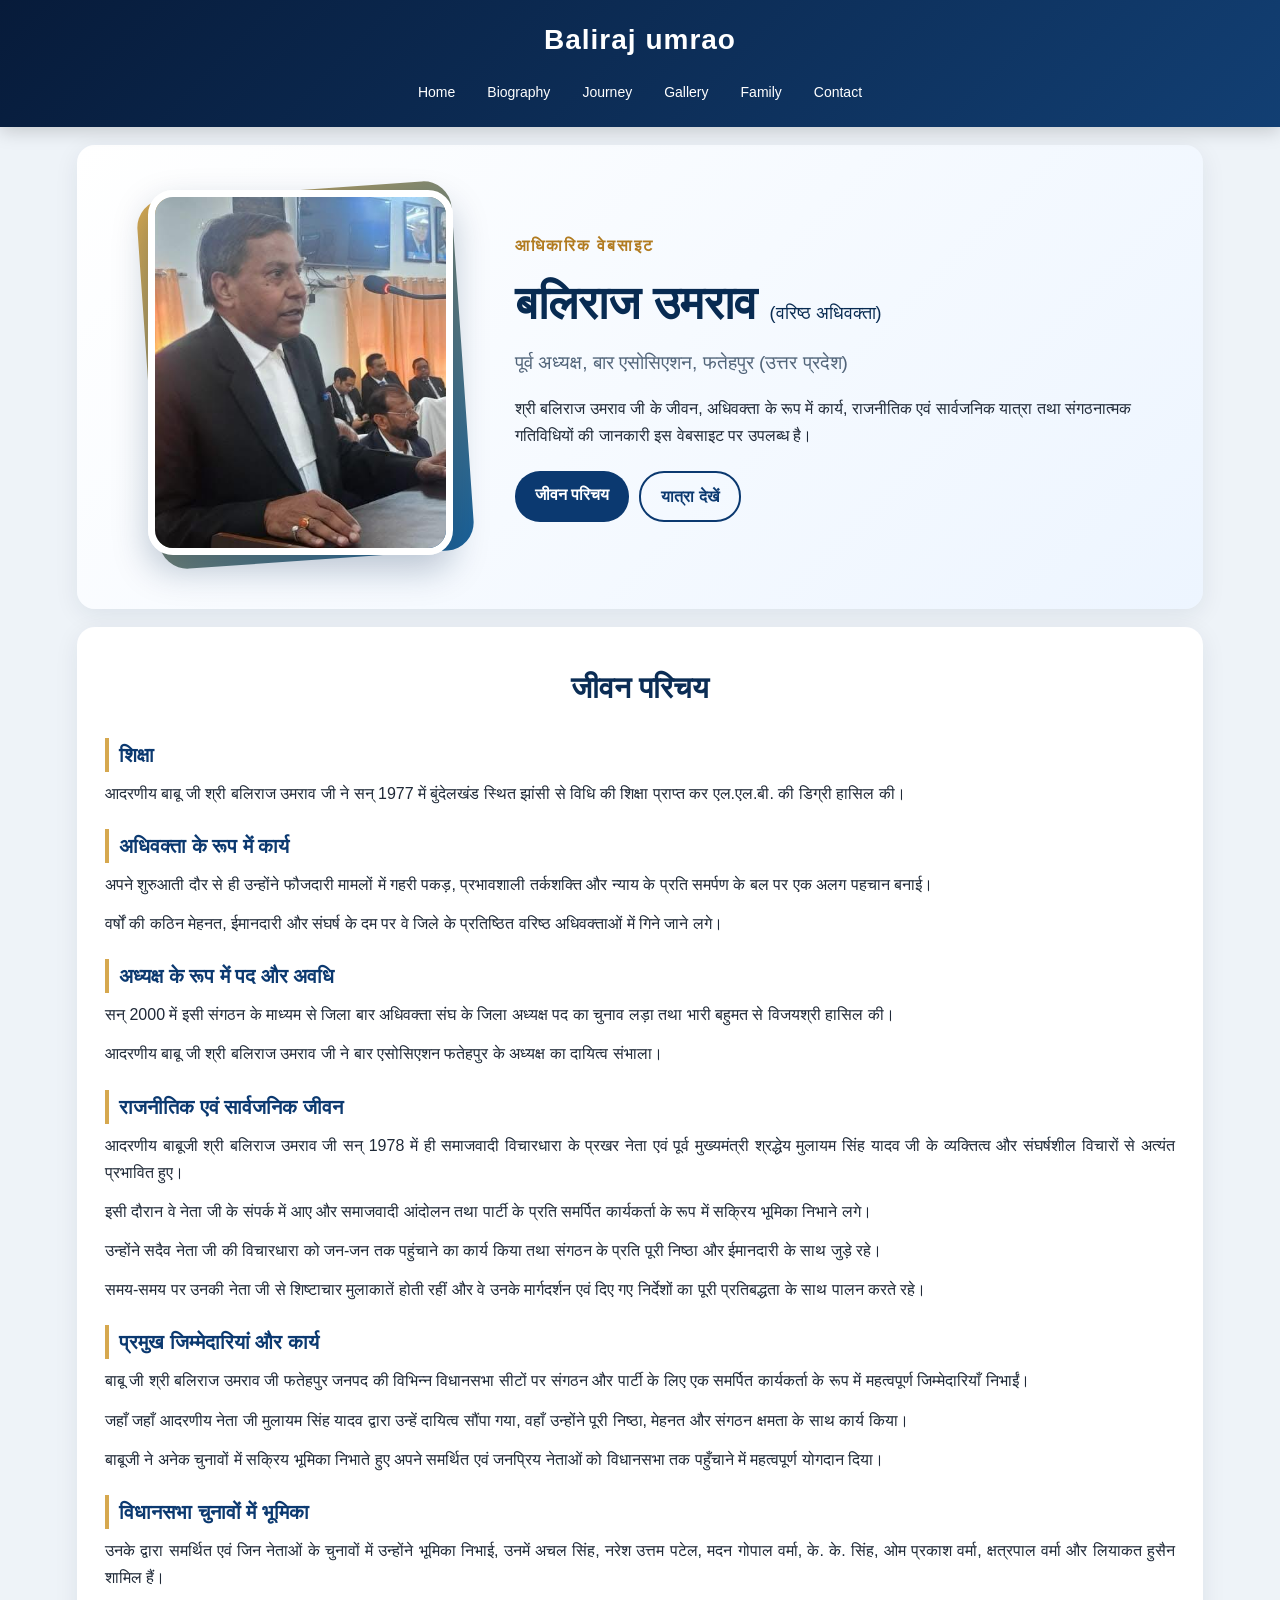
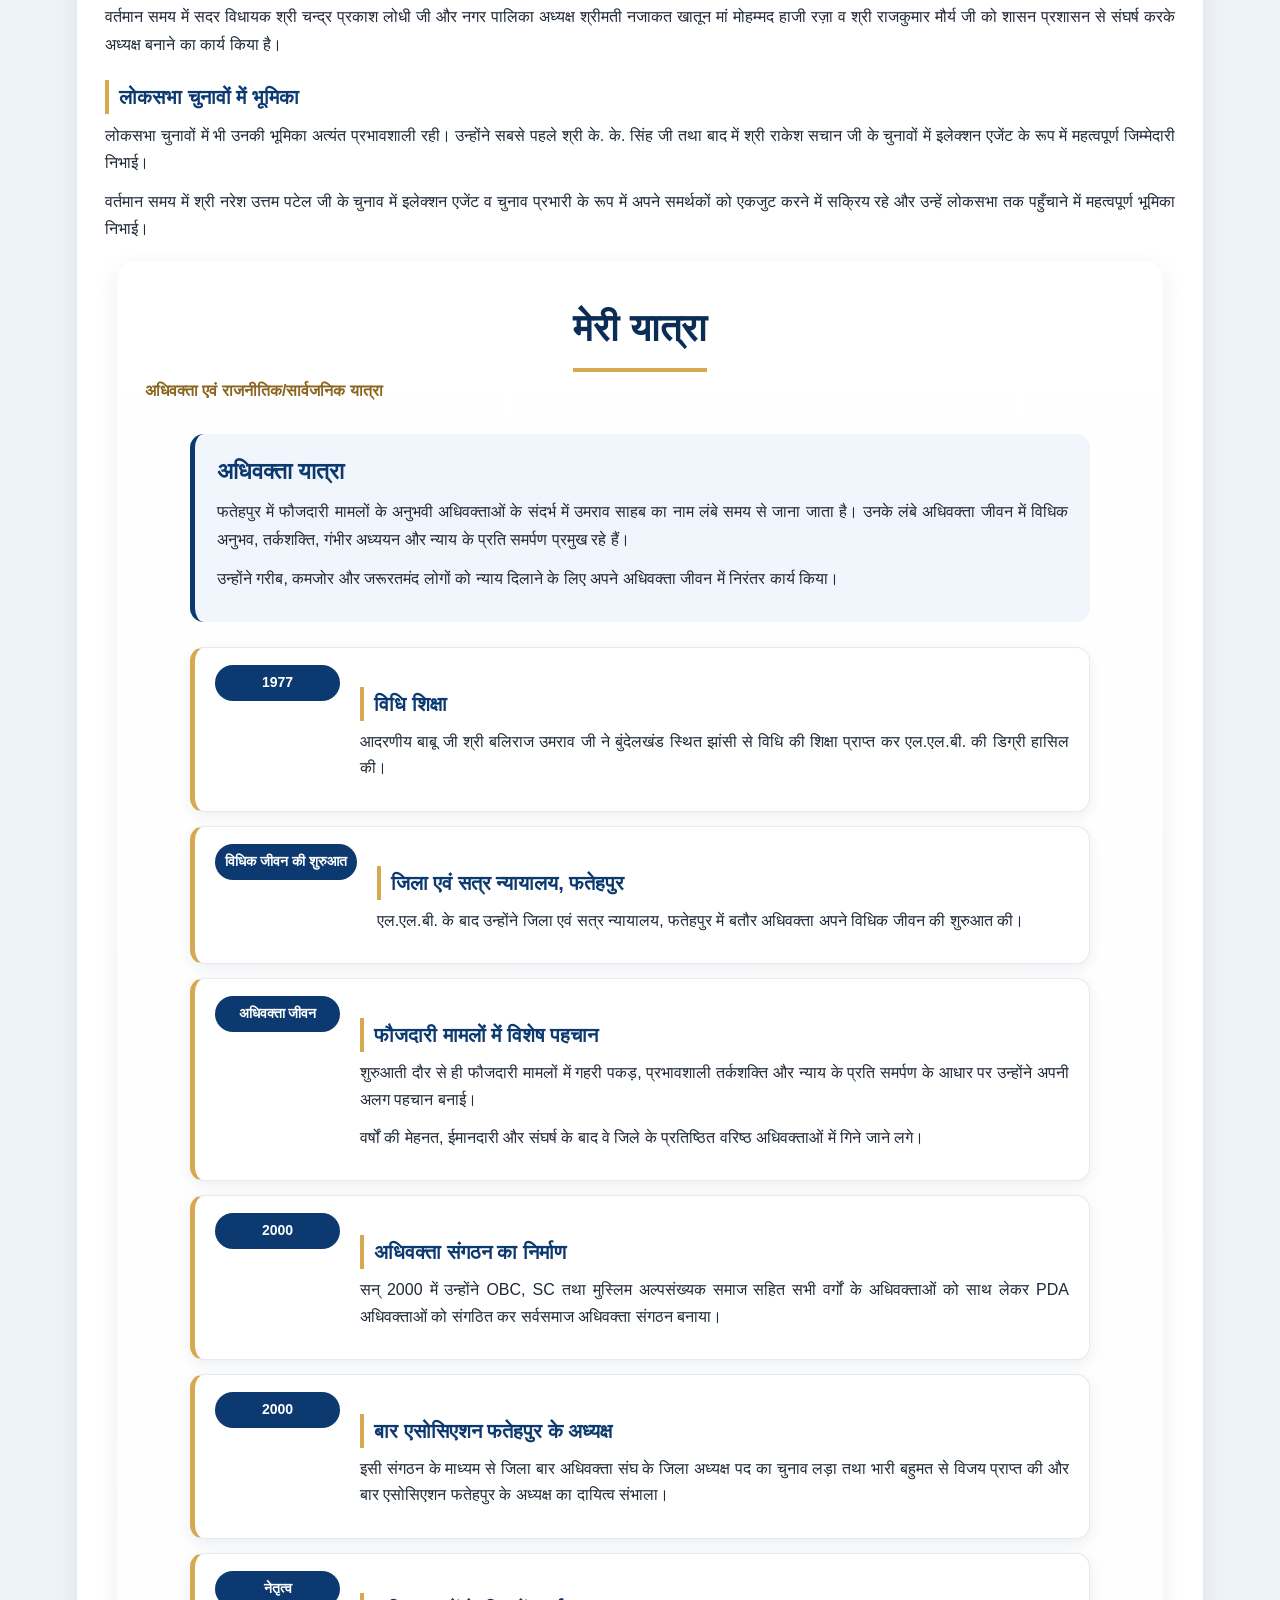
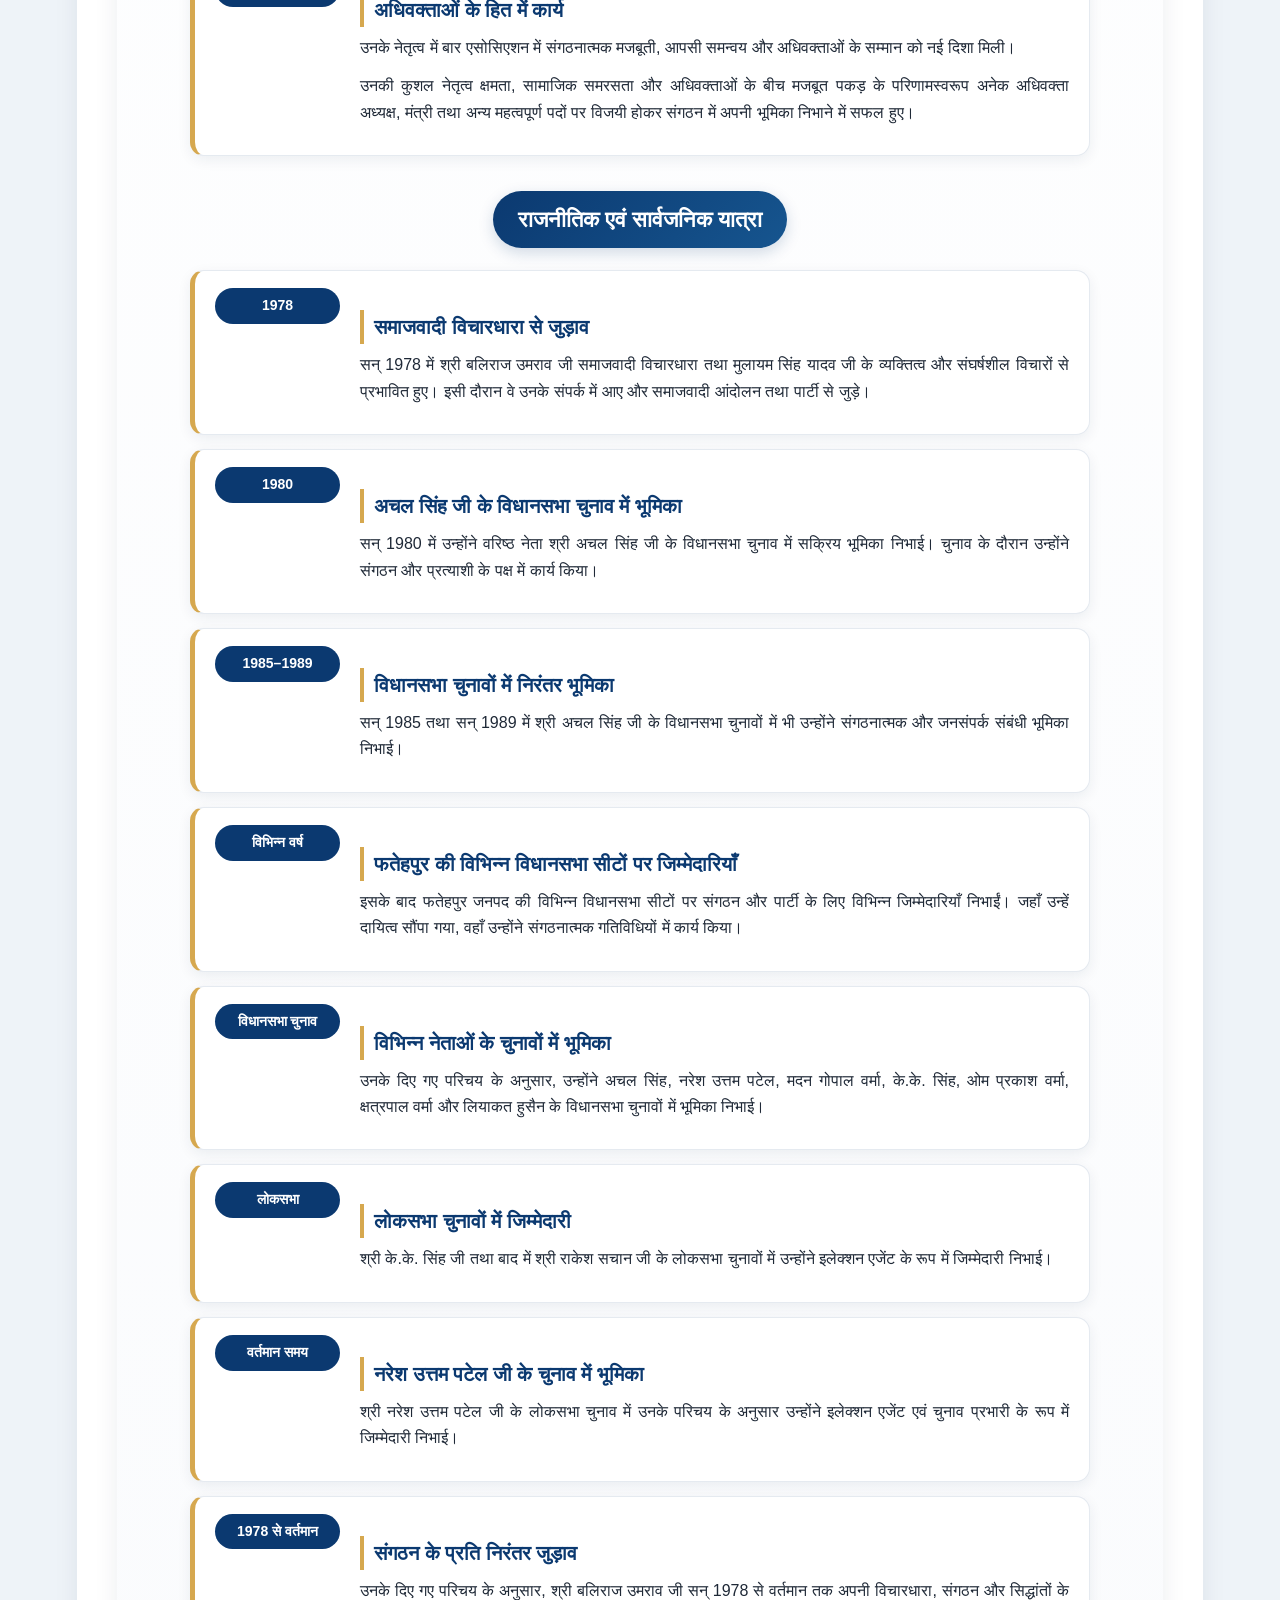
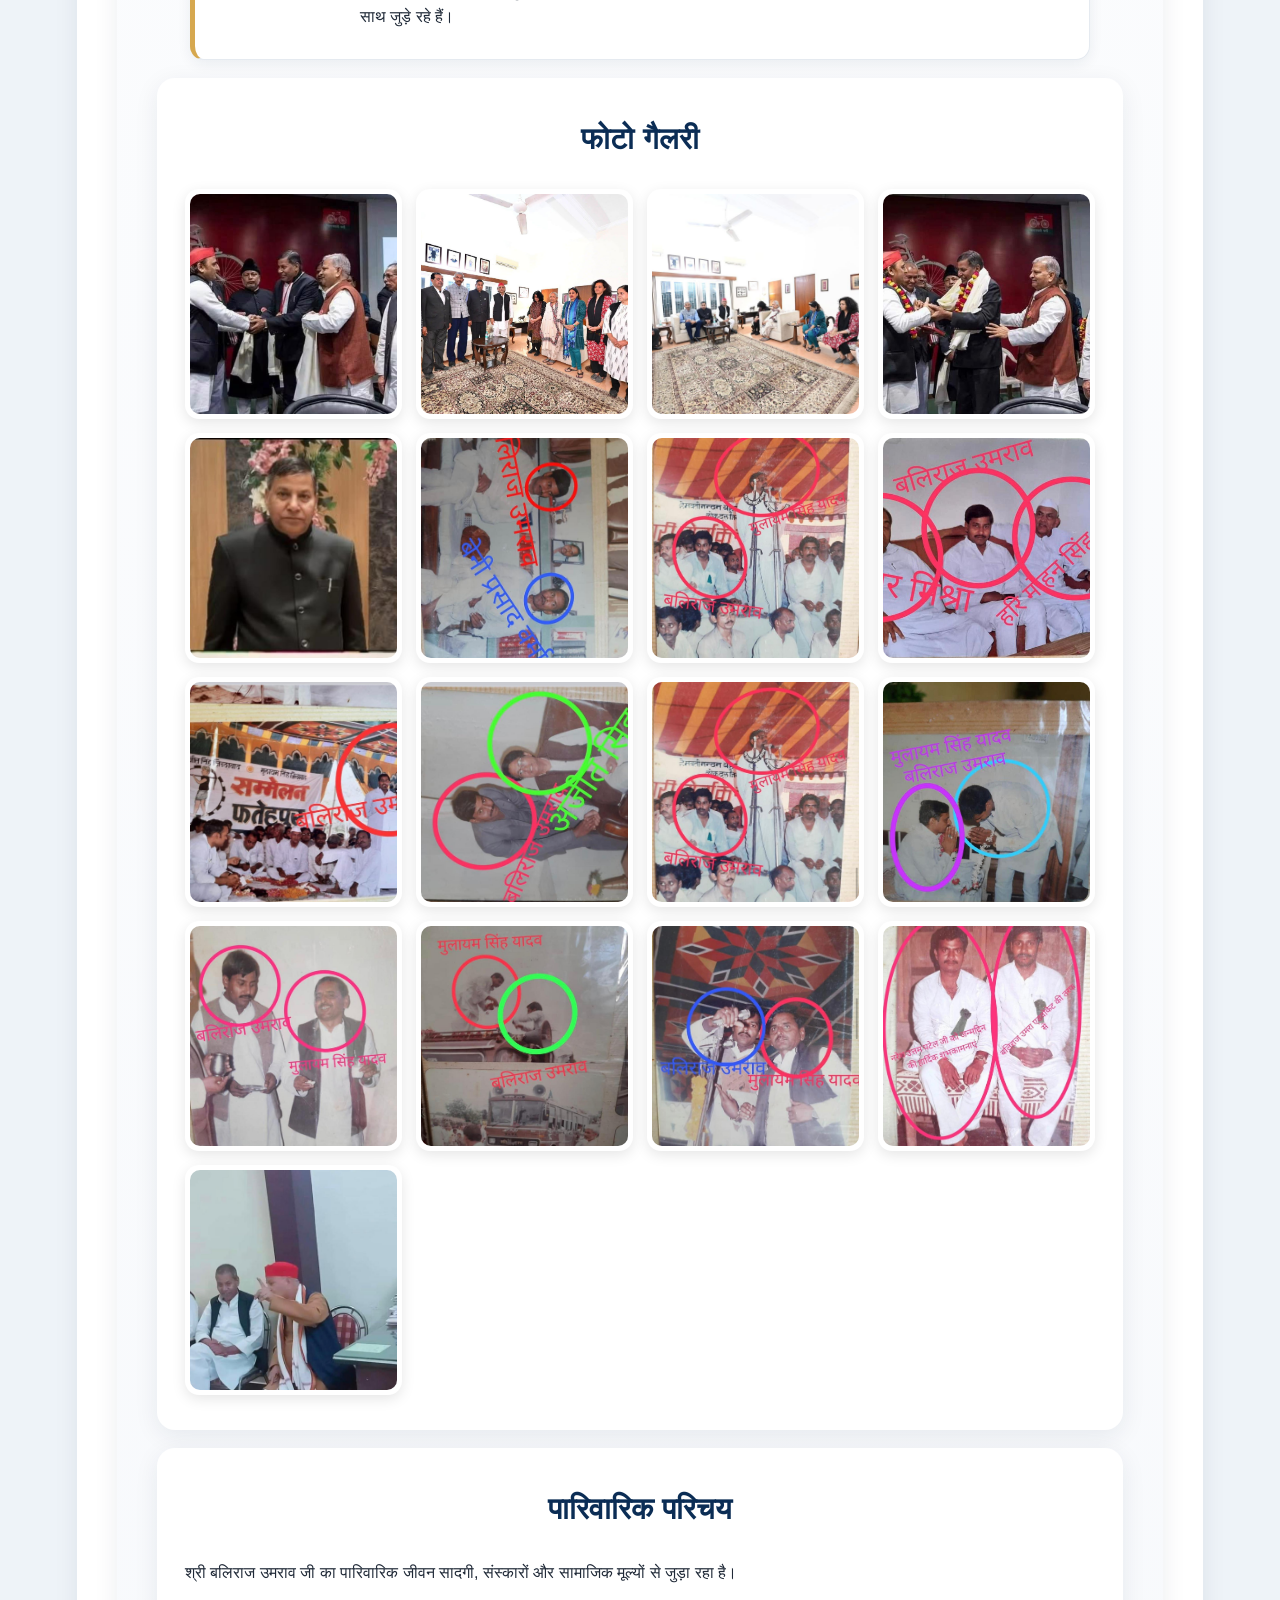
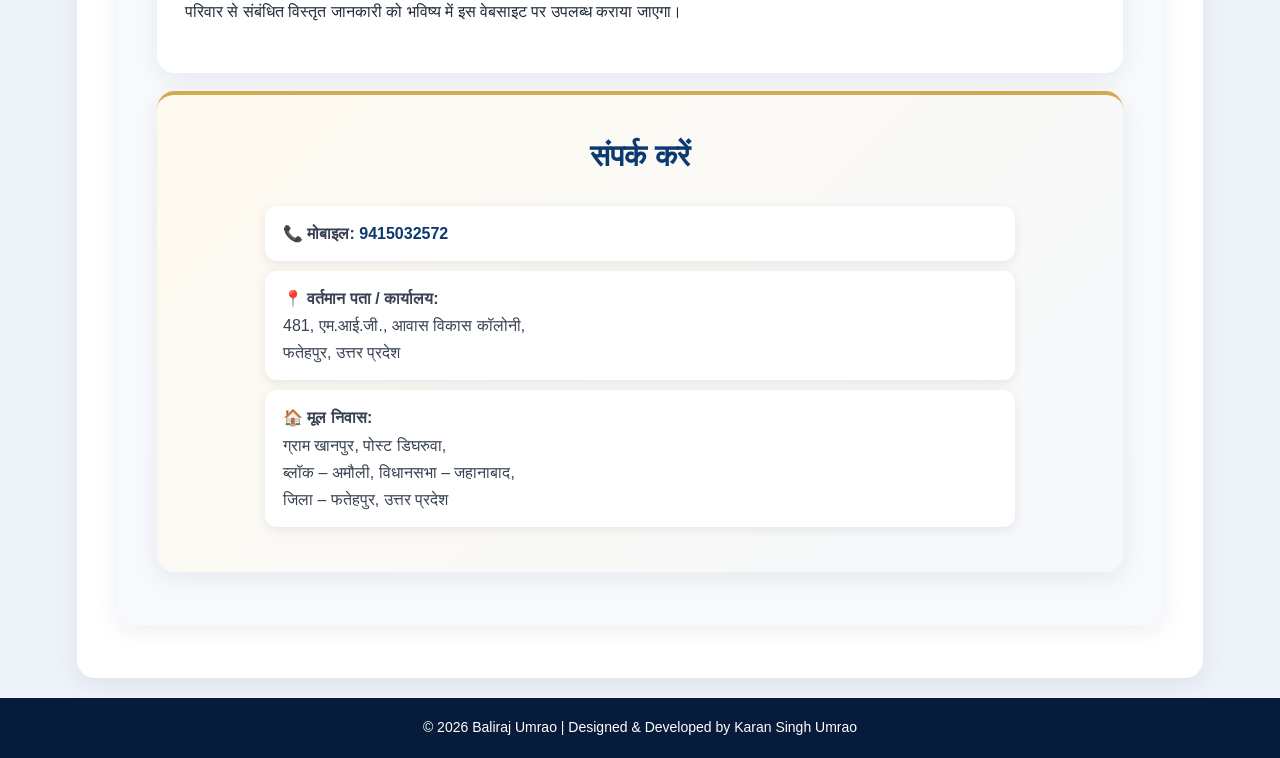
==== commit ed0594e9: "Update index.html" ====
--- a/index.html
+++ b/index.html
@@ -5,7 +5,7 @@
     <meta charset="UTF-8">
     <meta name="viewport" content="width=device-width, initial-scale=1.0">
 
-    <title>Baliraj umrao | Official Website</title>
+    <title>Baliraj Umrao | वरिष्ठ अधिवक्ता एवं सार्वजनिक जीवन</title>
 
     <link rel="stylesheet" href="style.css">
 </head>
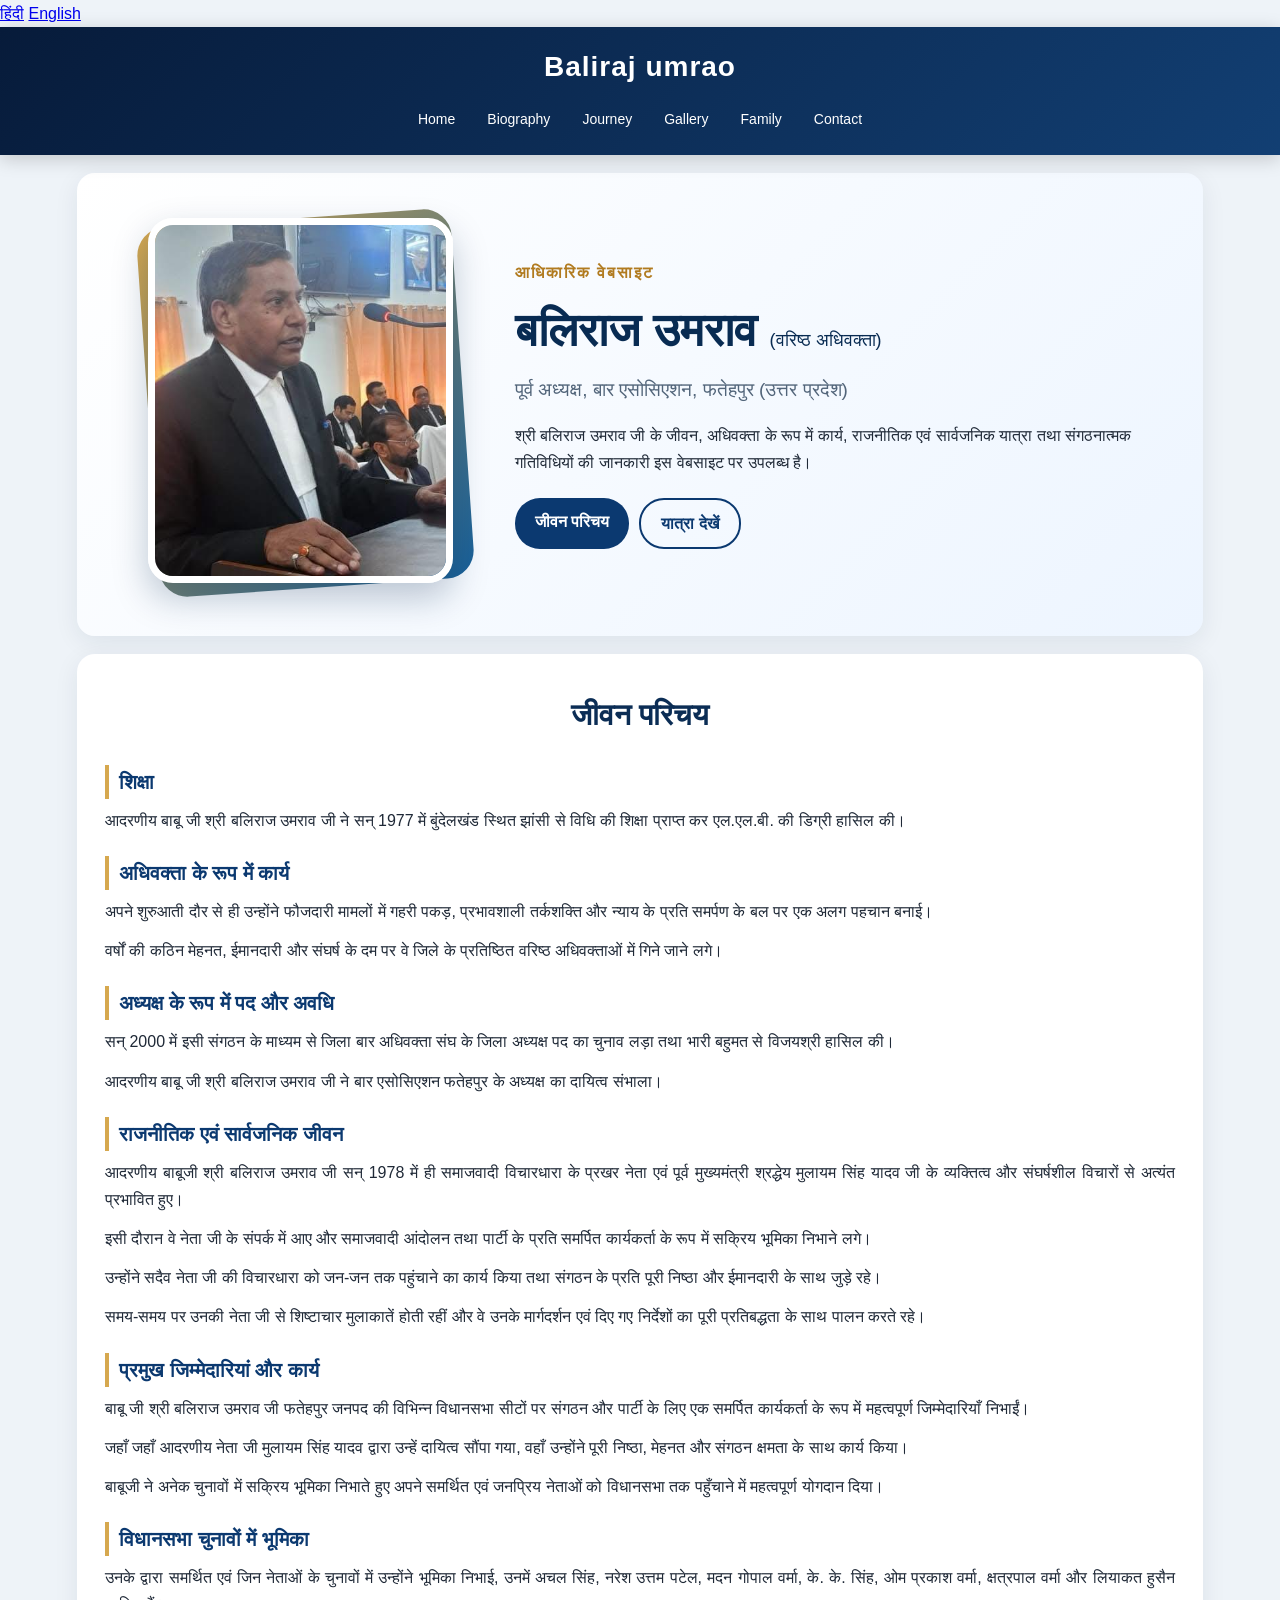
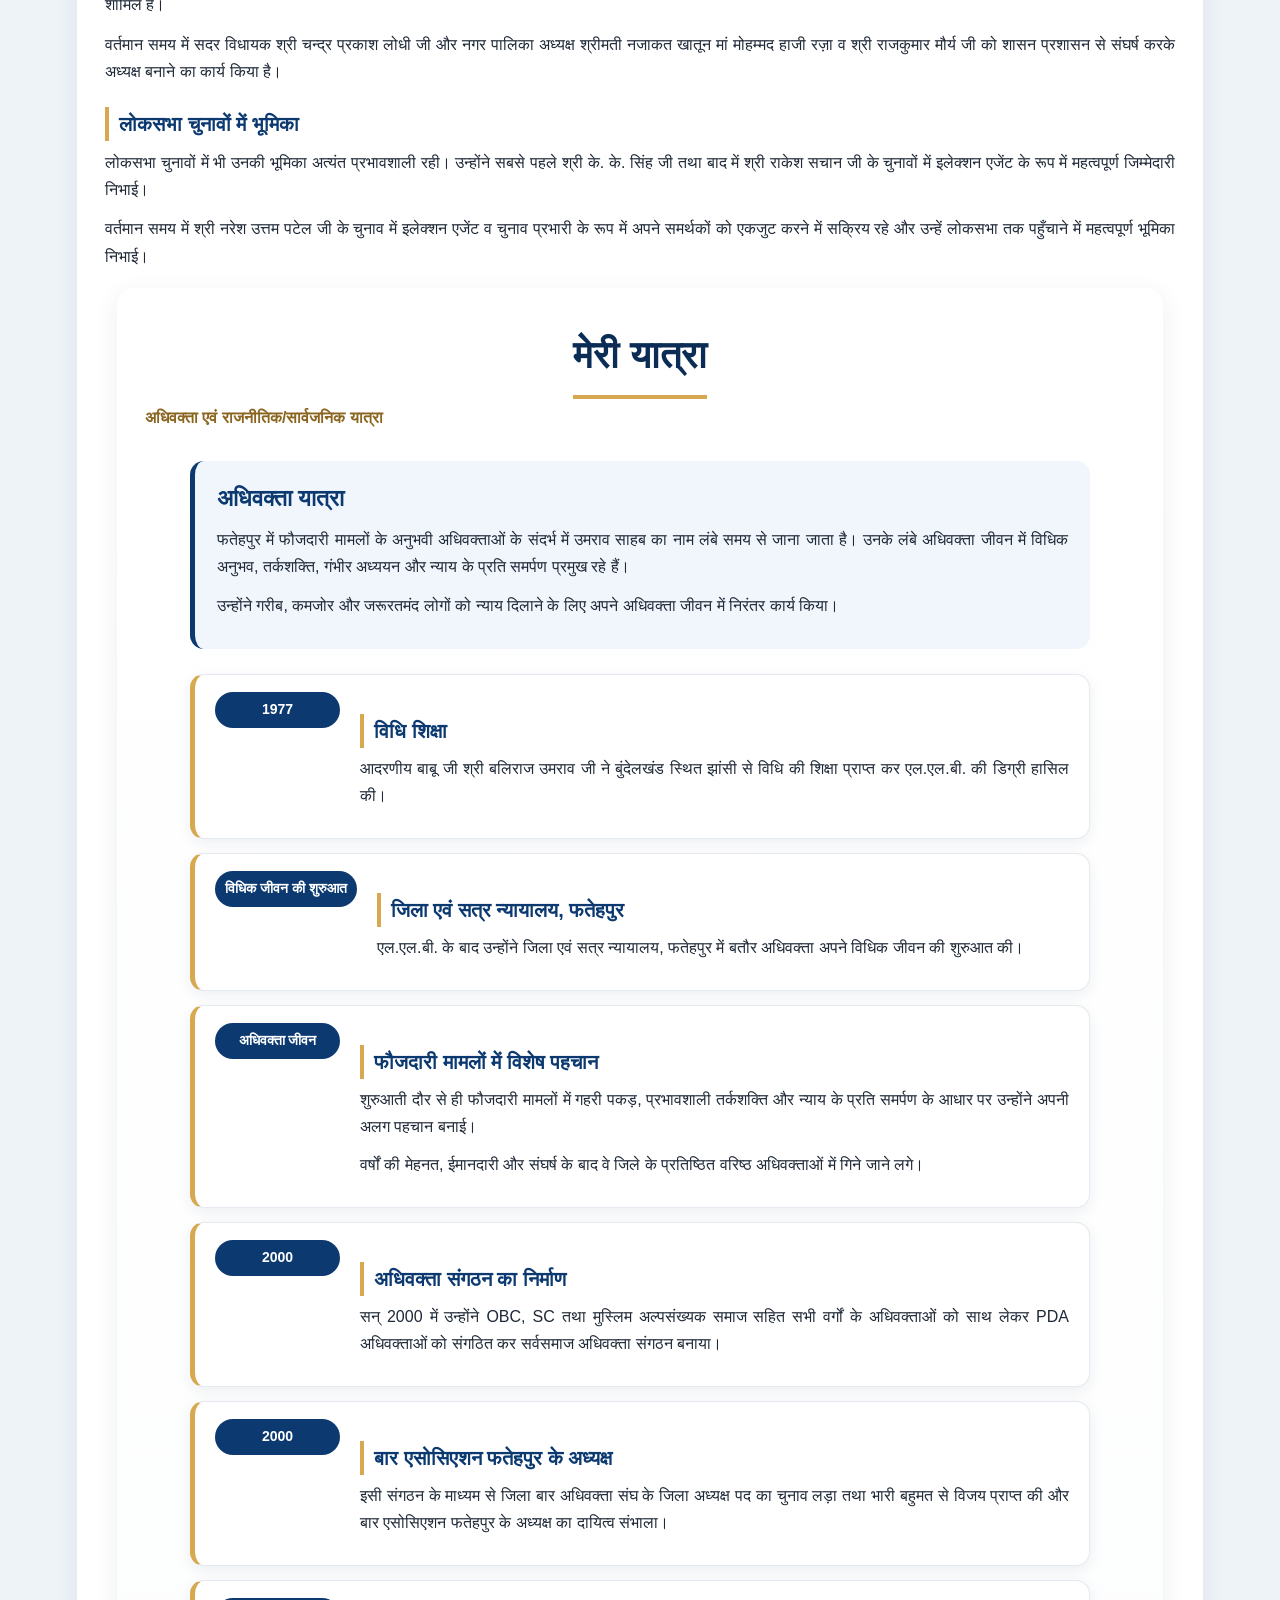
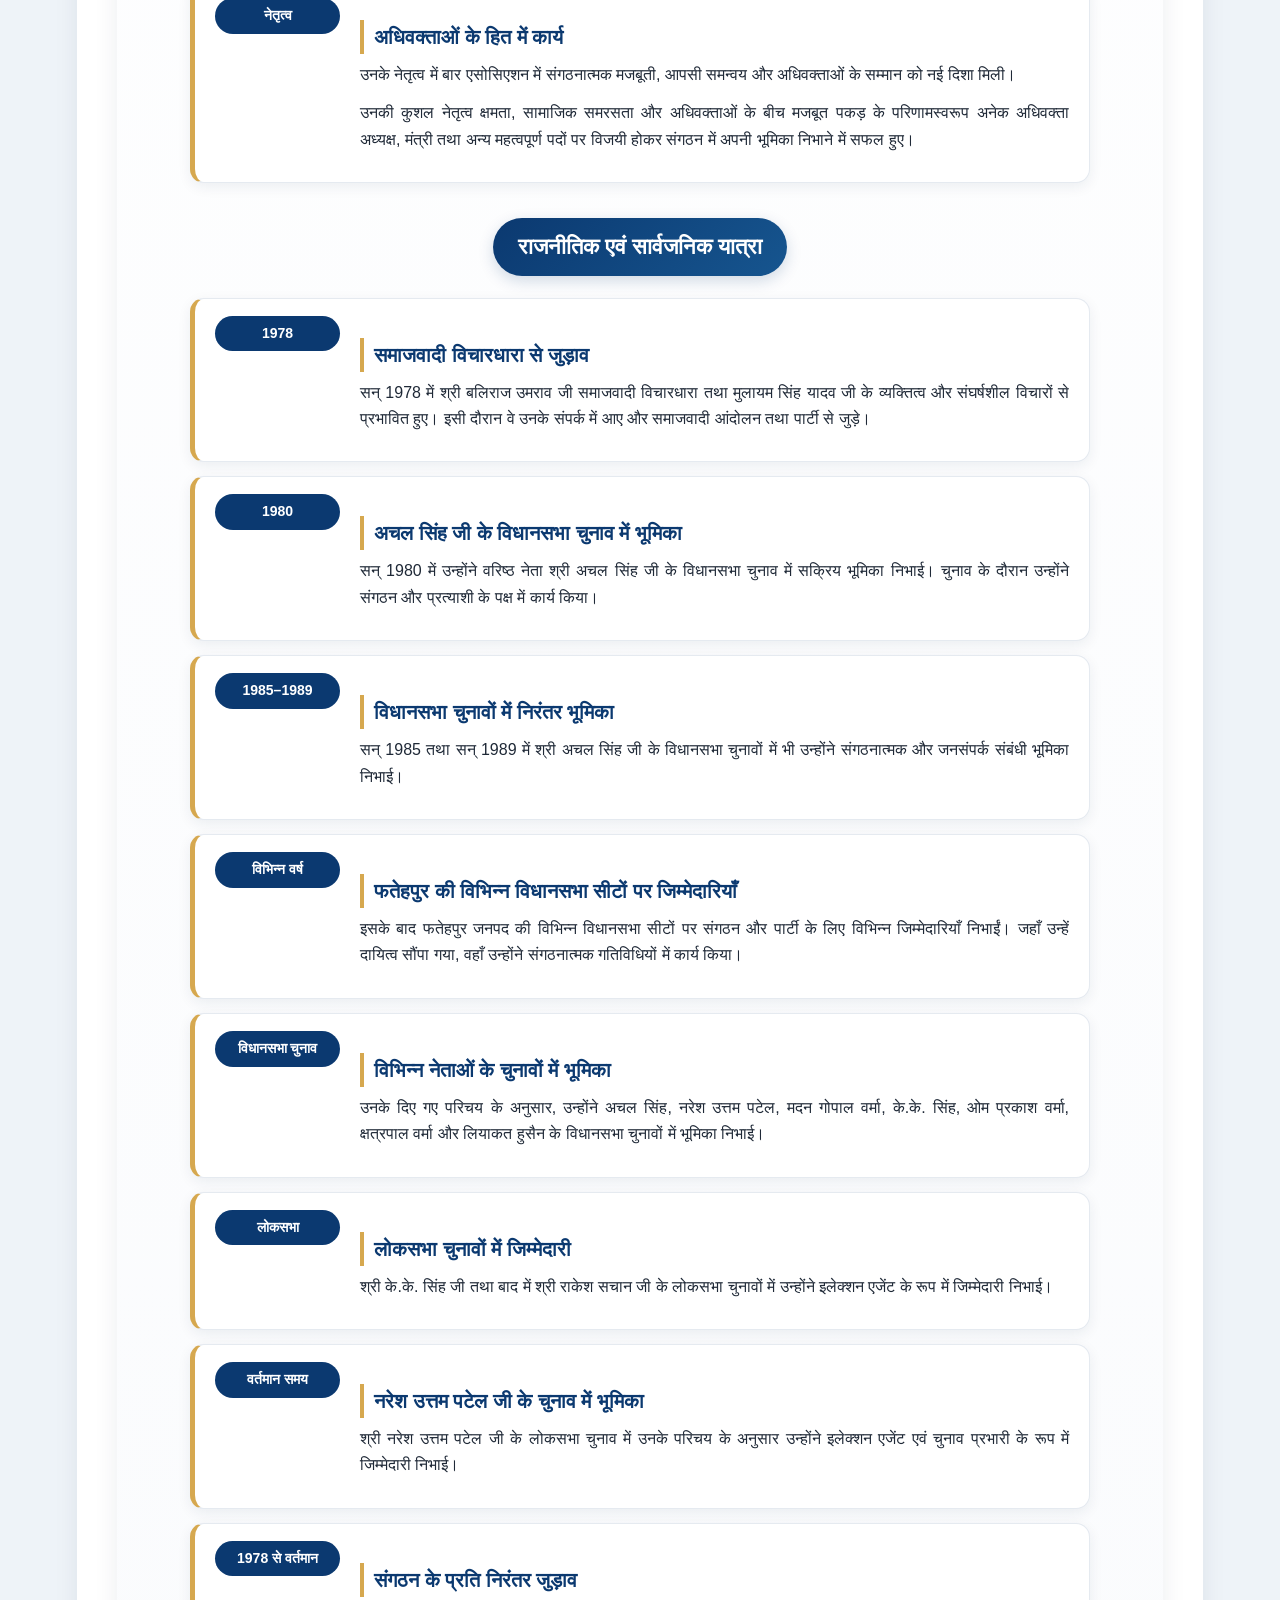
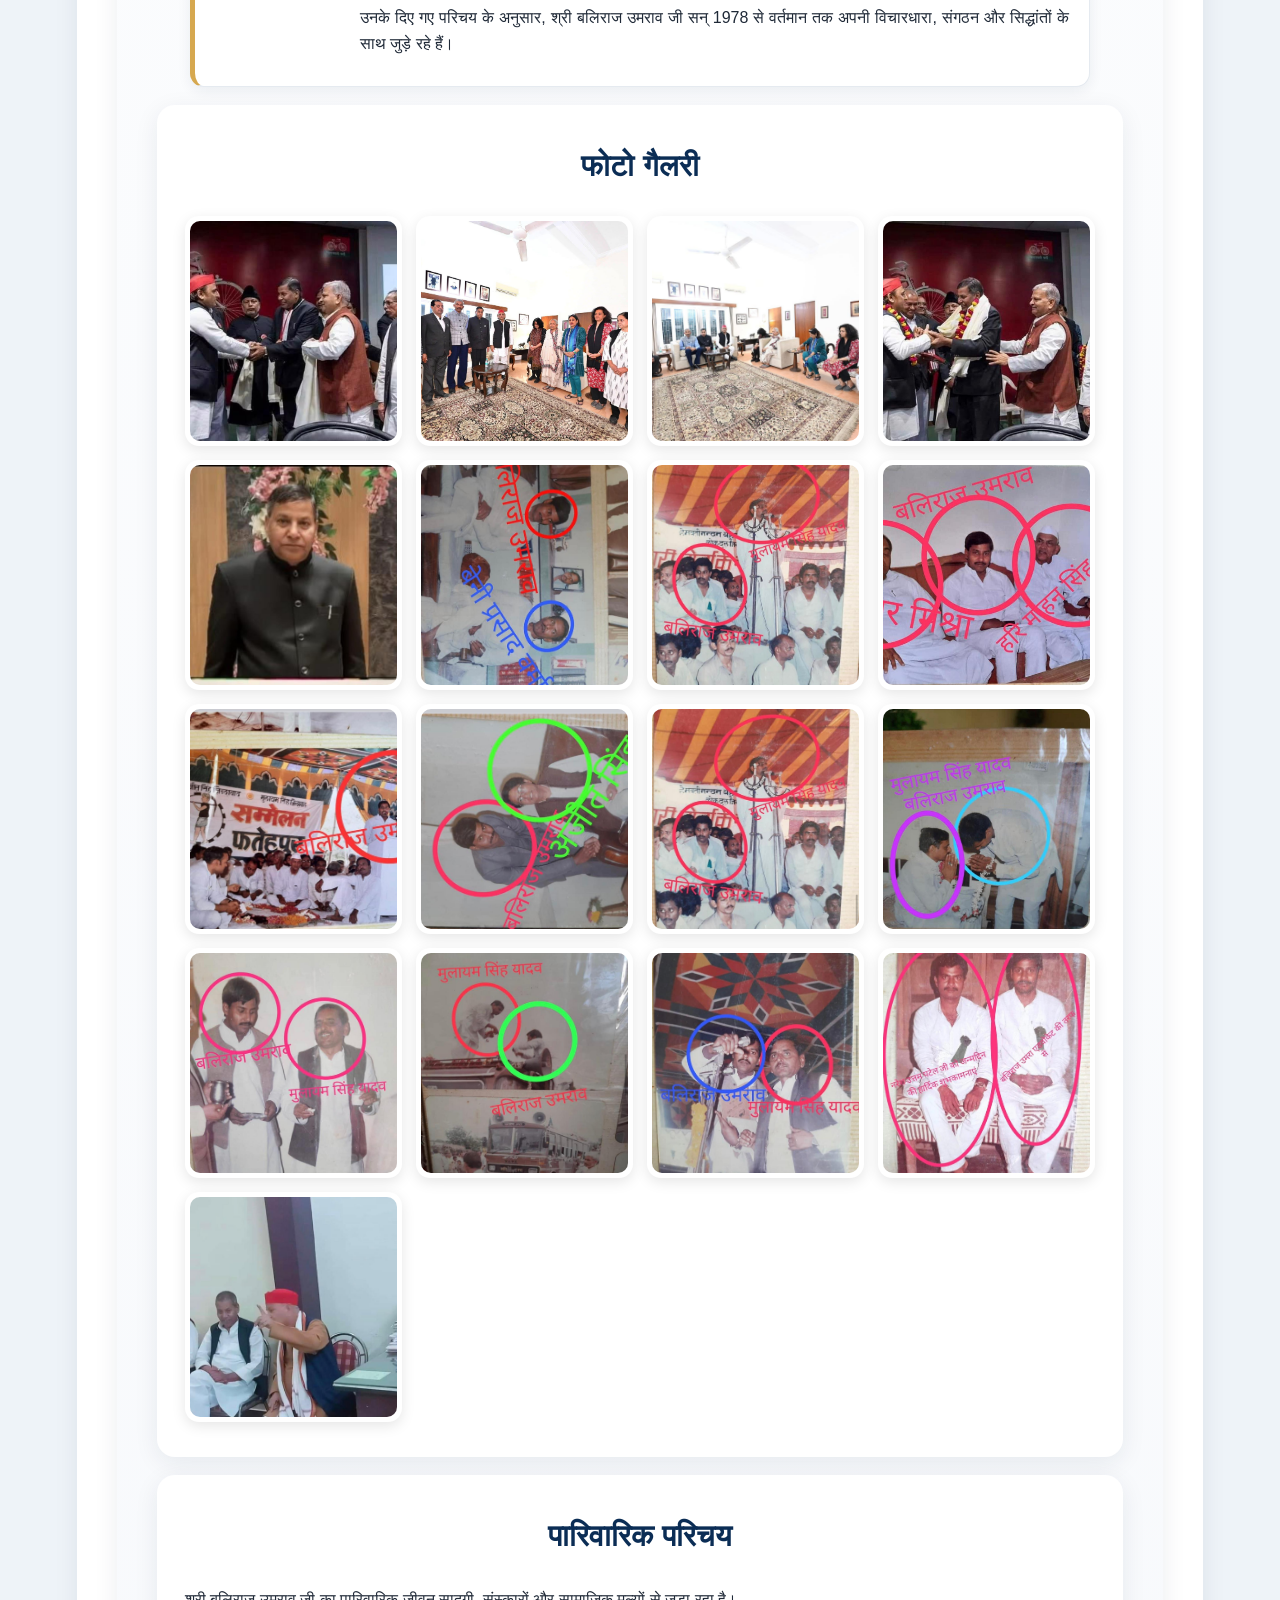
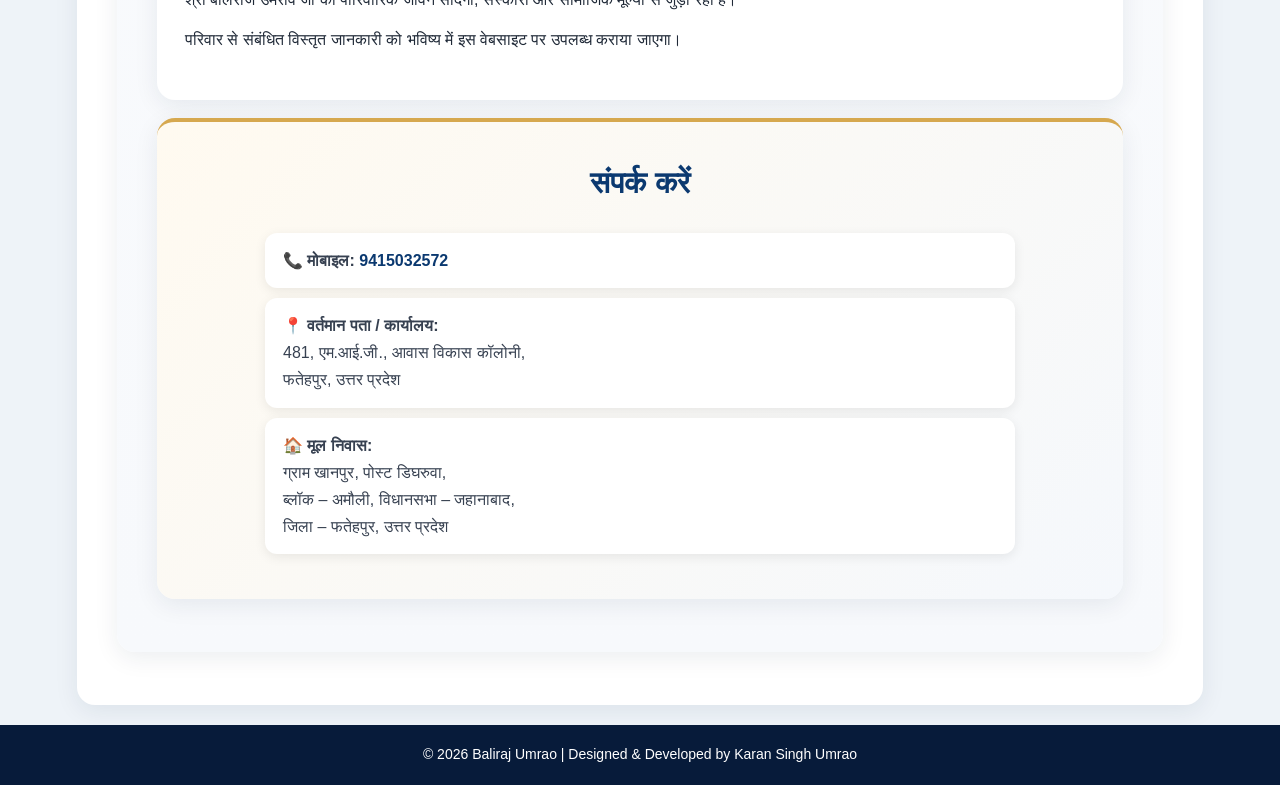
==== commit ab5d5895: "Update index.html" ====
--- a/index.html
+++ b/index.html
@@ -6,12 +6,16 @@
     <meta name="viewport" content="width=device-width, initial-scale=1.0">
 
     <title>Baliraj Umrao | वरिष्ठ अधिवक्ता एवं सार्वजनिक जीवन</title>
-
+<meta name="description" content="बलिराज उमराव (Baliraj Umrao) — वरिष्ठ अधिवक्ता एवं सार्वजनिक जीवन से जुड़ी जानकारी, जीवनी, अधिवक्ता यात्रा और संपर्क विवरण।">
+    <meta name="keywords" content="Baliraj Umrao, बलिराज उमराव, वरिष्ठ अधिवक्ता, Baliraj Umrao Advocate, बलिराज उमराव अधिवक्ता">
     <link rel="stylesheet" href="style.css">
 </head>
 
 <body>
-
+<div class="language-switcher">
+    <a href="index.html">हिंदी</a>
+    <a href="english.html">English</a>
+</div>
     <header>
         <h1>Baliraj umrao</h1>
 
@@ -32,7 +36,7 @@
     <div class="hero-content">
 
         <div class="hero-photo">
-            <img src="Images/baliraj-umrao.jpg" alt="बलिराज उमराव">
+            <img src="Images/baliraj-umrao.jpg" alt="बलिराज उमराव(Baliraj Umrao)-वरिष्ठ अधिवक्ता">
         </div>
 
         <div class="hero-text">
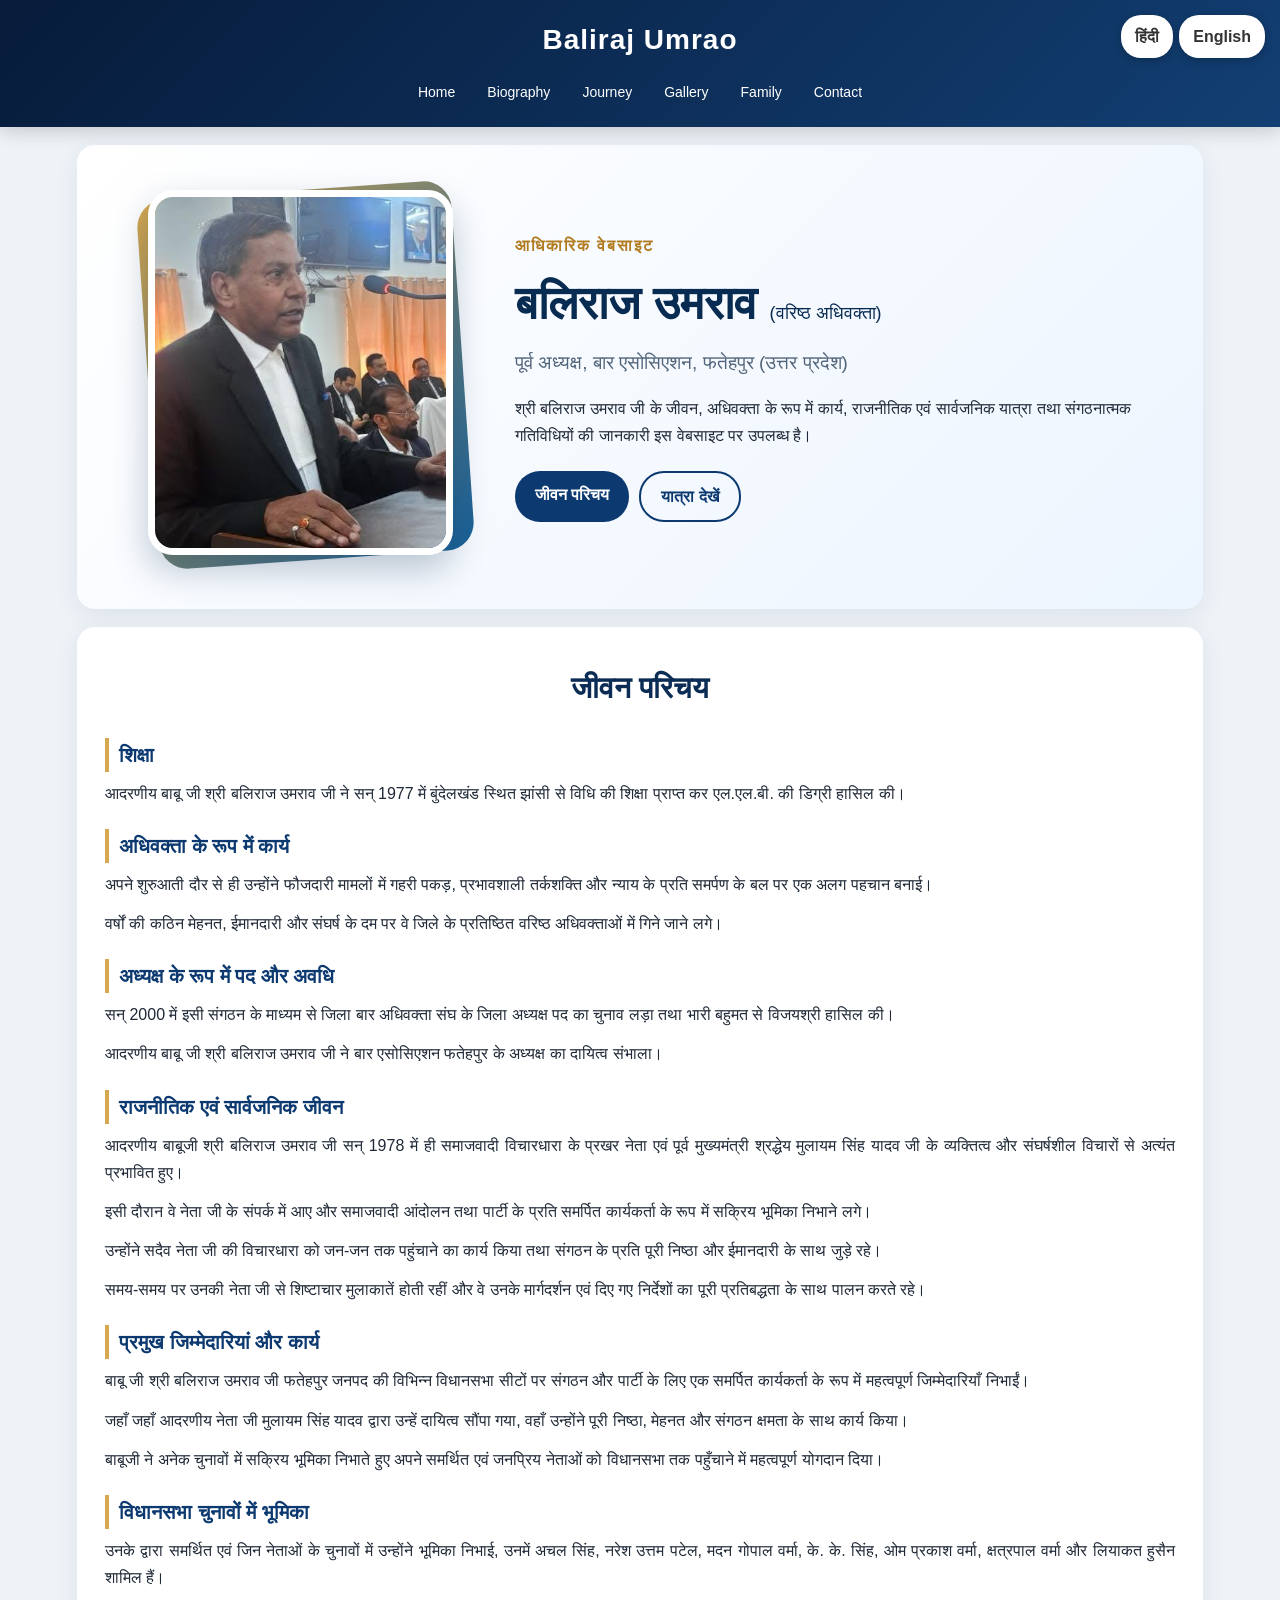
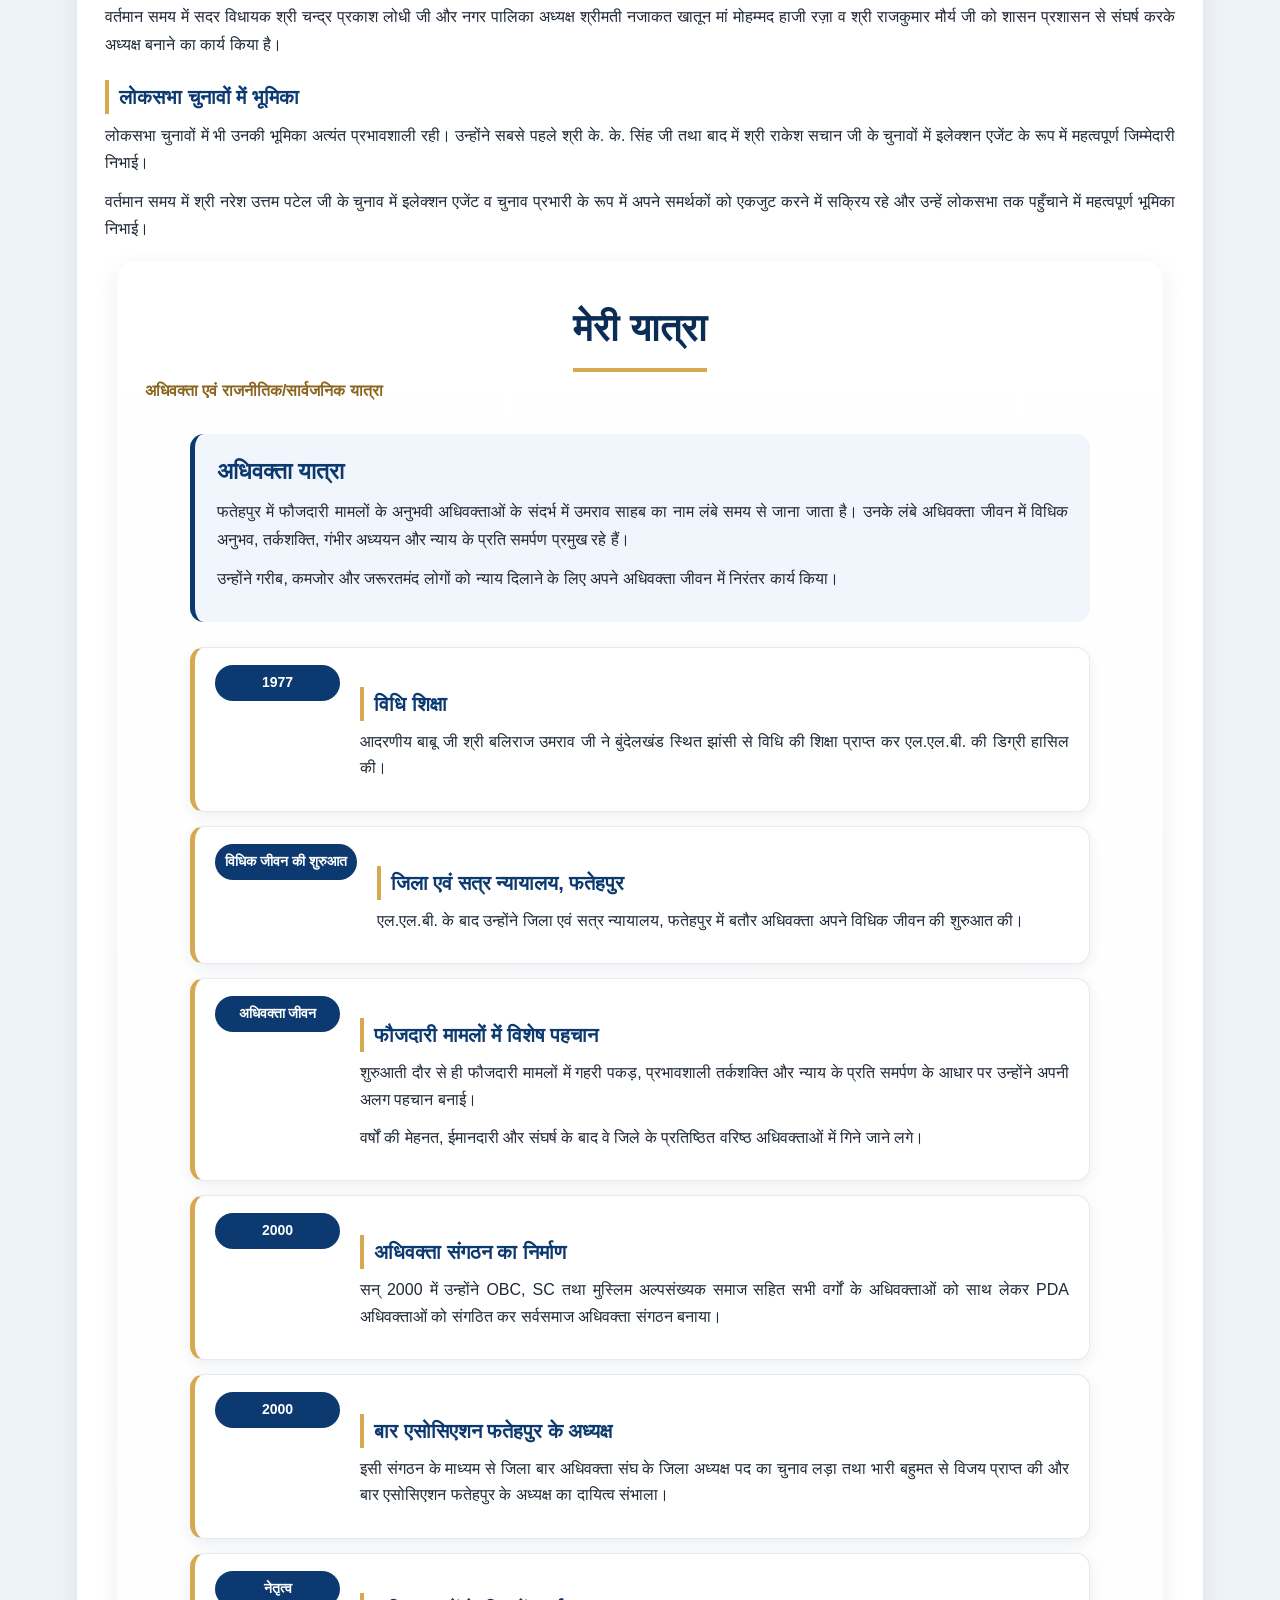
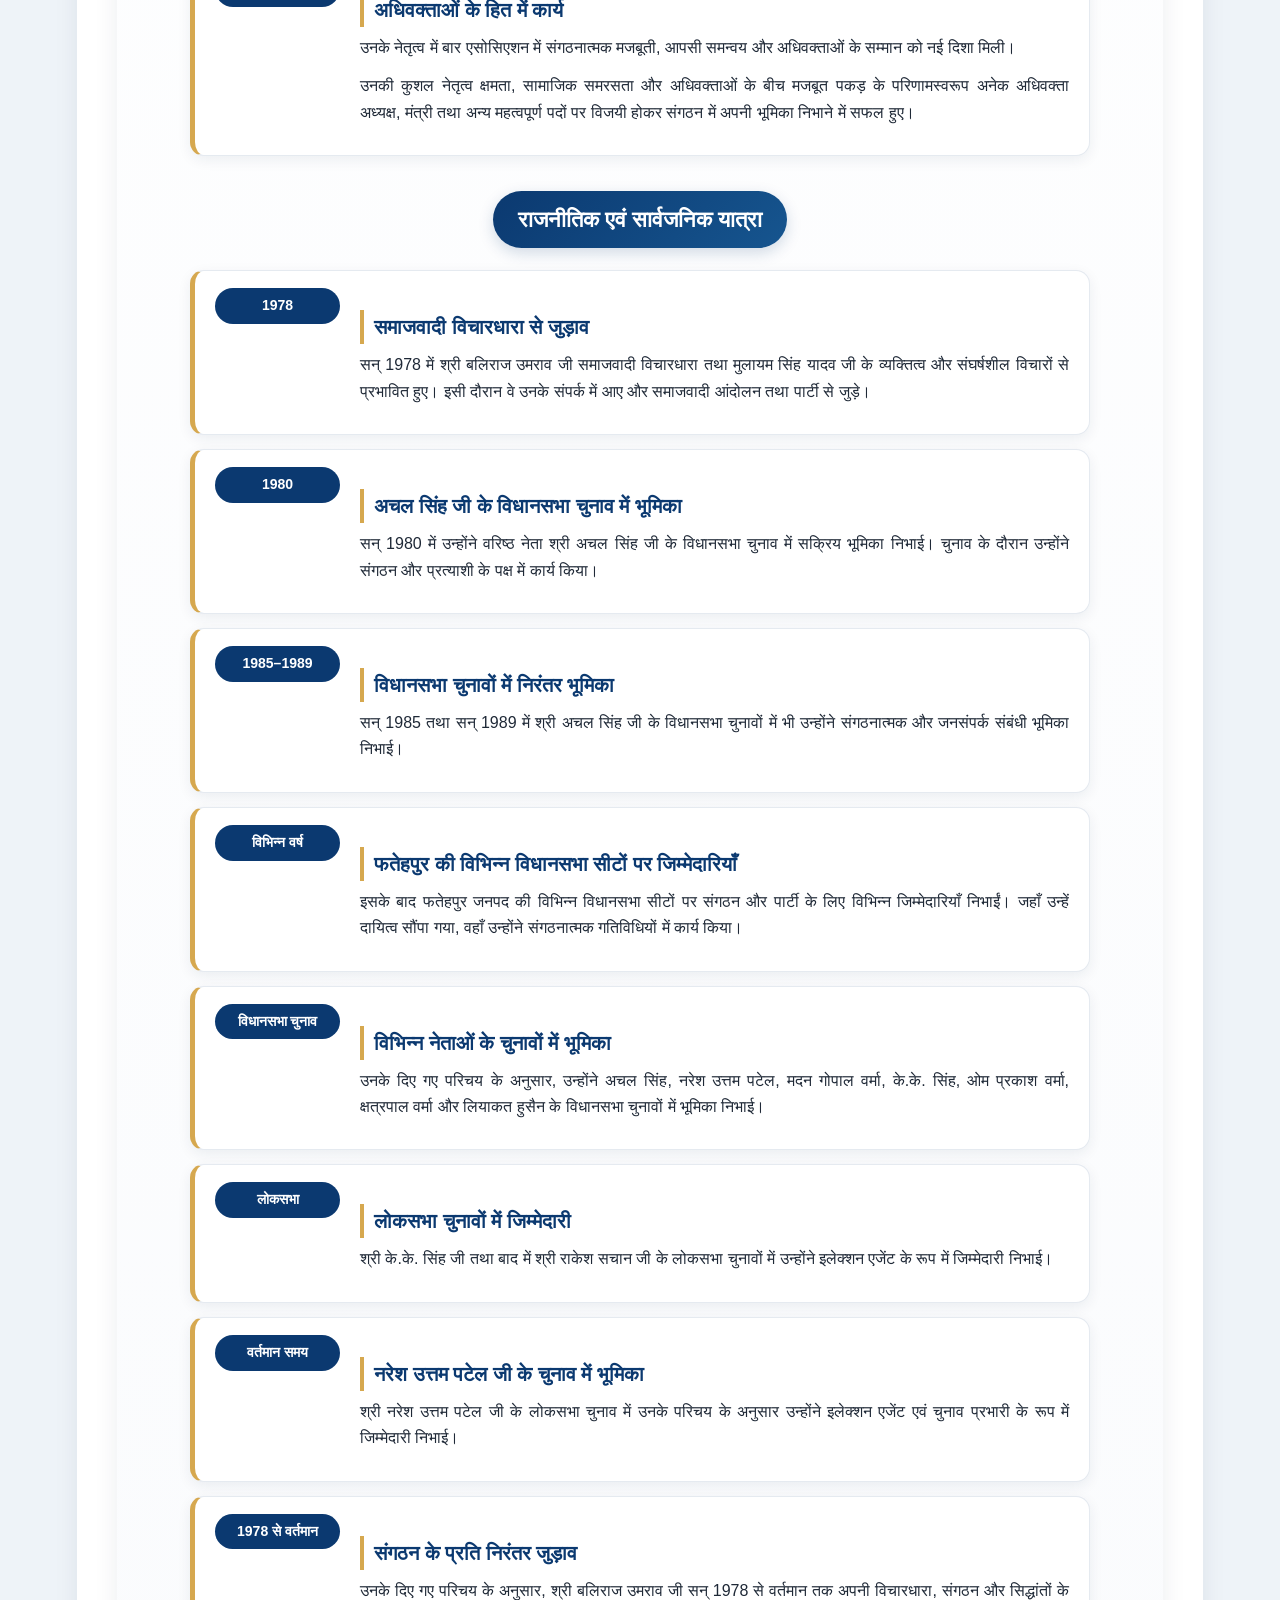
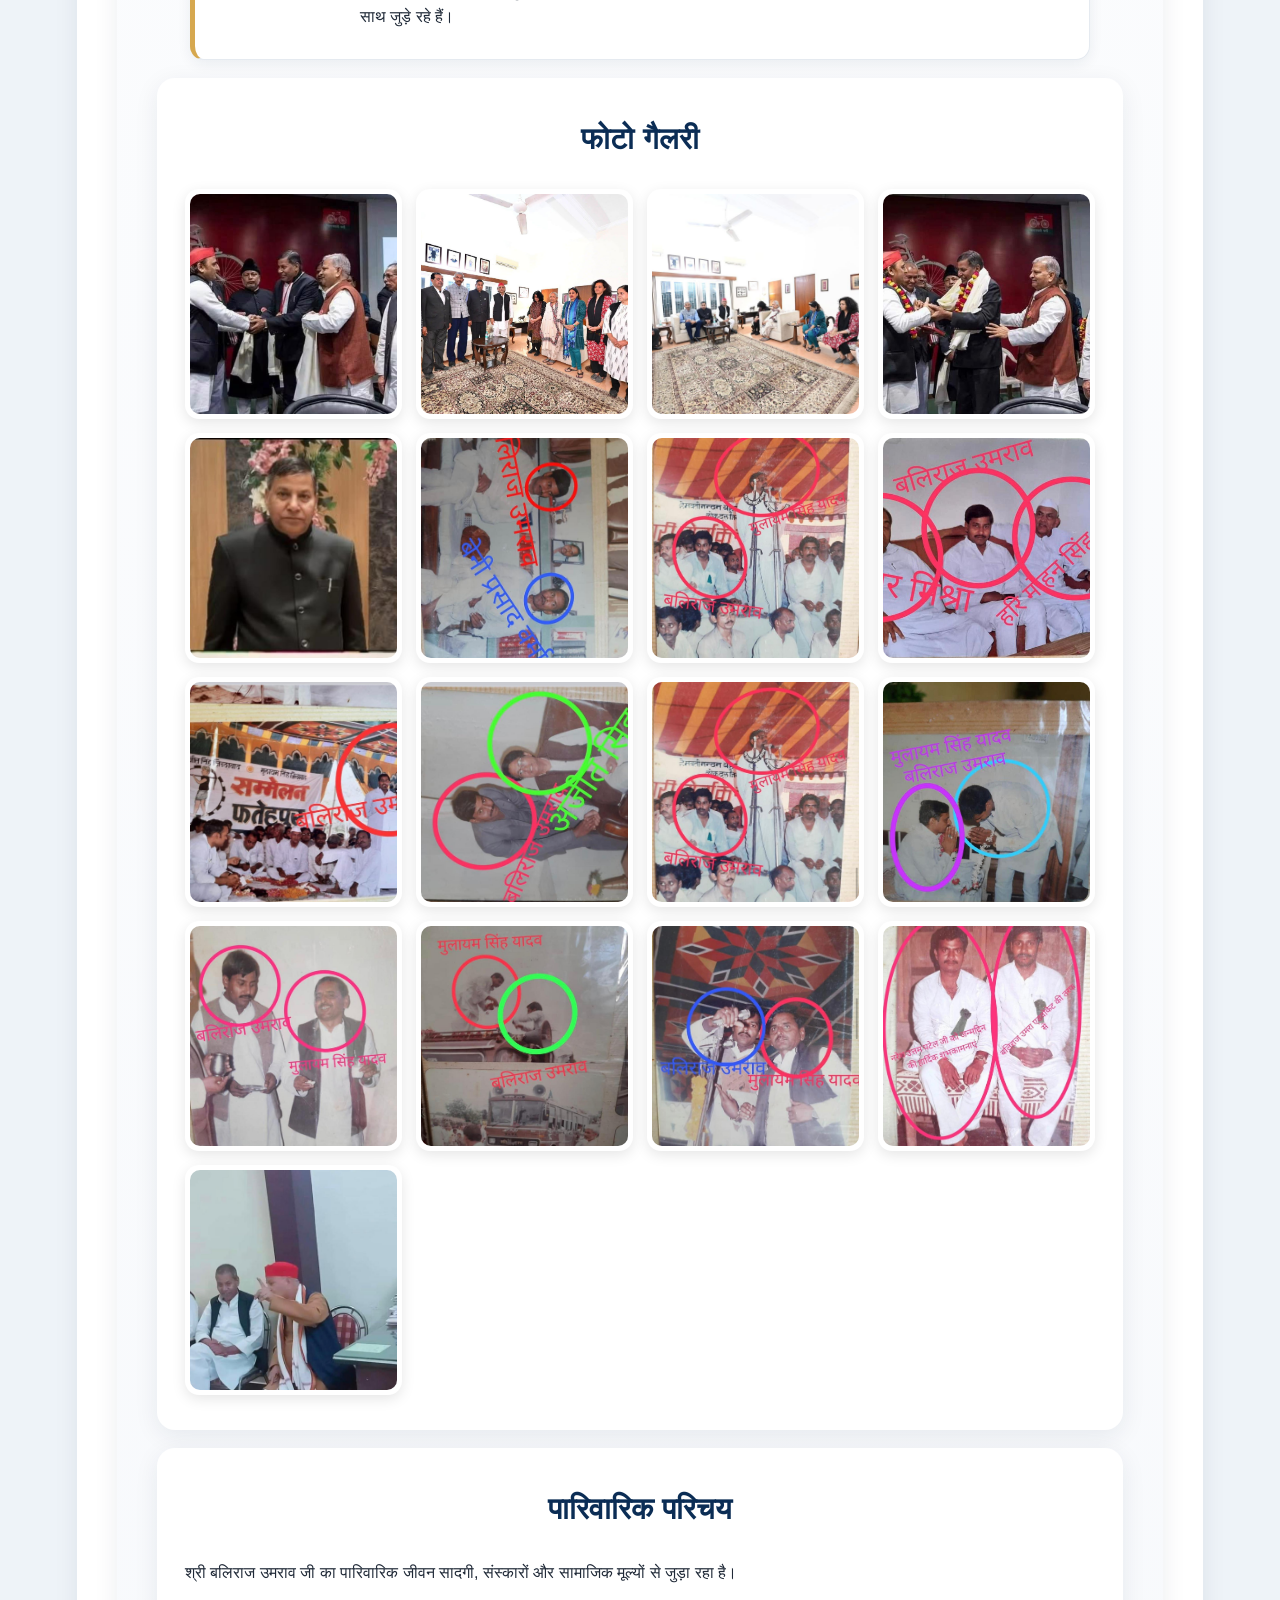
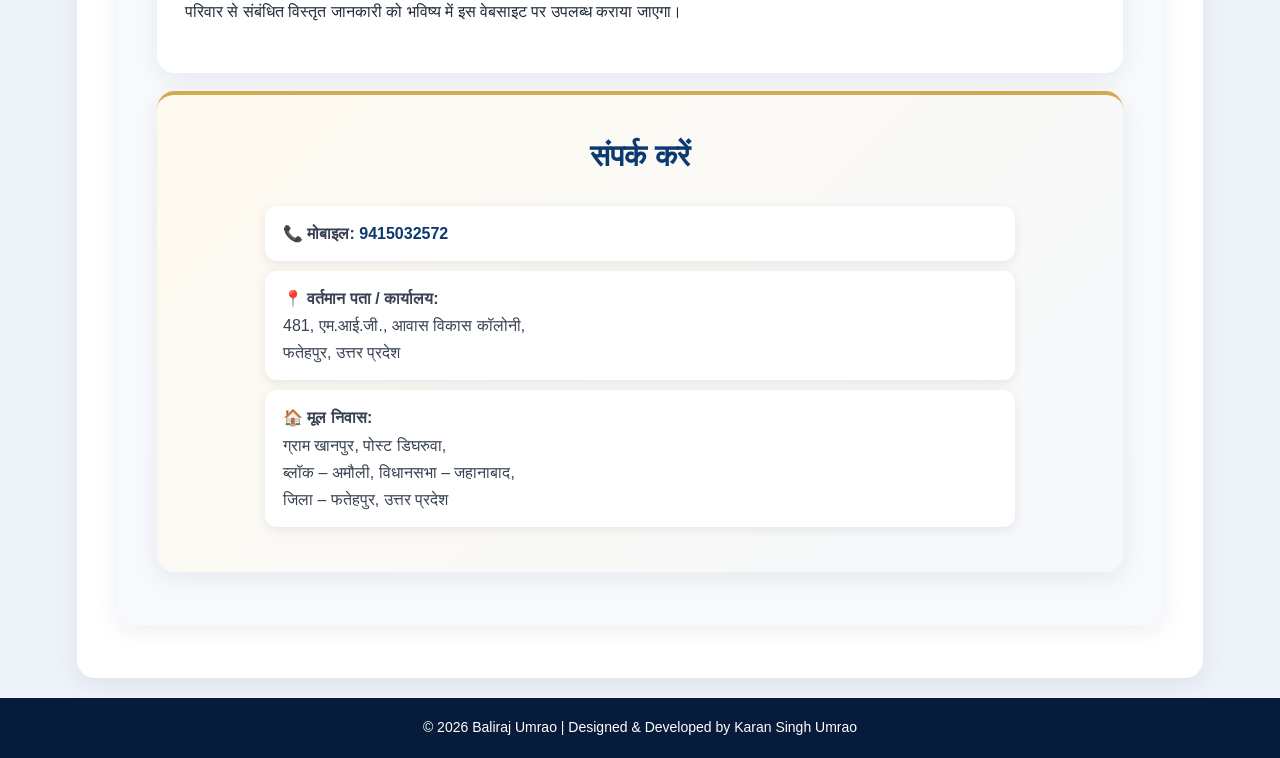
==== commit f63030ce: "Update index.html" ====
--- a/index.html
+++ b/index.html
@@ -17,7 +17,7 @@
     <a href="english.html">English</a>
 </div>
     <header>
-        <h1>Baliraj umrao</h1>
+        <h1>Baliraj Umrao</h1>
 
         <nav>
             <a href="#home">Home</a>
--- a/style.css
+++ b/style.css
@@ -704,3 +704,28 @@
         font-size: 14px;
     }
 }
+/* Language Switcher */
+
+.language-switcher {
+    position: fixed;
+    top: 15px;
+    right: 15px;
+    z-index: 9999;
+    display: flex;
+    gap: 6px;
+}
+
+.language-switcher a {
+    display: block;
+    background: white;
+    color: #333;
+    padding: 8px 14px;
+    border-radius: 20px;
+    text-decoration: none;
+    font-weight: bold;
+    box-shadow: 0 2px 8px rgba(0,0,0,0.25);
+}
+
+.language-switcher a:hover {
+    transform: scale(1.05);
+}
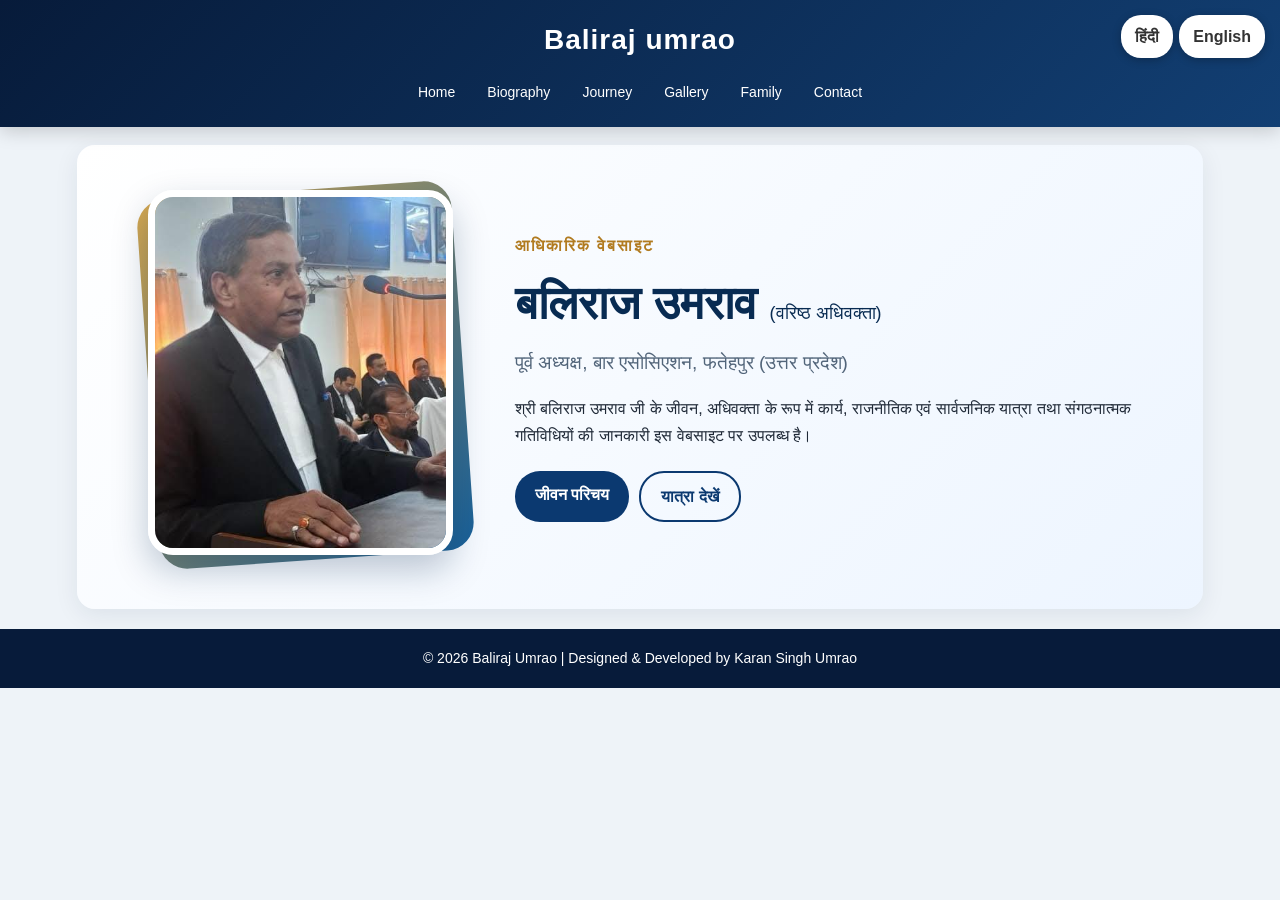
==== commit 6039d346: "Update index.html" ====
--- a/index.html
+++ b/index.html
@@ -2,51 +2,96 @@
 <html lang="hi">
 
 <head>
+
     <meta charset="UTF-8">
     <meta name="viewport" content="width=device-width, initial-scale=1.0">
 
-    <title>Baliraj Umrao | वरिष्ठ अधिवक्ता एवं सार्वजनिक जीवन</title>
+   <title>Baliraj Umrao | वरिष्ठ अधिवक्ता एवं सार्वजनिक जीवन</title>
 <meta name="description" content="बलिराज उमराव (Baliraj Umrao) — वरिष्ठ अधिवक्ता एवं सार्वजनिक जीवन से जुड़ी जानकारी, जीवनी, अधिवक्ता यात्रा और संपर्क विवरण।">
-    <meta name="keywords" content="Baliraj Umrao, बलिराज उमराव, वरिष्ठ अधिवक्ता, Baliraj Umrao Advocate, बलिराज उमराव अधिवक्ता">
-    <link rel="stylesheet" href="style.css">
+
+<meta name="keywords" content="Baliraj Umrao, बलिराज उमराव, Fatehpur, वरिष्ठ अधिवक्ता, Advocate Baliraj Umrao, Fatehpur Advocate">
+<meta name="author" content="Baliraj Umrao">
+<meta name="robots" content="index, follow">
+<meta name="googlebot" content="index, follow">   
+
+ <link rel="stylesheet" href="style.css">
+<script>
+function setLanguage(lang) {
+  if (lang === "en") {
+    window.location.href = "english.html";
+  } else {
+    window.location.href = "index.html";
+  }
+}
+</script>
 </head>
 
 <body>
 <div class="language-switcher">
     <a href="index.html">हिंदी</a>
-    <a href="english.html">English</a>
-</div>
+    <a href="english.html"
+onclick="switchLanguage('english.html');
+return false;">English</a>
+</div>
+
     <header>
-        <h1>Baliraj Umrao</h1>
-
-        <nav>
-            <a href="#home">Home</a>
-            <a href="#biography">Biography</a>
-            <a href="#journey">Journey</a>
-            <a href="#gallery">Gallery</a>
-            <a href="#family">Family</a>
-            <a href="#contact">Contact</a>
-        </nav>
+        <h1>Baliraj umrao</h1>
+
+       <nav>
+    <a href="#" onclick="showSection('home'); return false;">Home</a>
+    <a href="#" onclick="showSection('biography'); return false;">Biography</a>
+    <a href="#" onclick="showSection('journey'); return false;">Journey</a>
+    <a href="#" onclick="showSection('gallery'); return false;">Gallery</a>
+    <a href="#" onclick="showSection('family'); return false;">Family</a>
+    <a href="#" onclick="showSection('contact'); return false;">Contact</a>
+</nav>
     </header>
 
     <main>
-
+<script>
+function showSection(sectionId) {
+
+    const sections = document.querySelectorAll("main > section");
+
+    sections.forEach(section => {
+        section.style.display = "none";
+    });
+
+    document.getElementById(sectionId).style.display = "block";
+
+    const navLinks = document.querySelectorAll("nav a");
+
+    navLinks.forEach(link => {
+        link.classList.remove("active");
+    });
+
+    const activeLink = document.querySelector(
+        'nav a[onclick*="' + sectionId + '"]'
+    );
+
+    if (activeLink) {
+        activeLink.classList.add("active");
+    }
+}
+</script>
         <section id="home">
 
     <div class="hero-content">
 
         <div class="hero-photo">
-            <img src="Images/baliraj-umrao.jpg" alt="बलिराज उमराव(Baliraj Umrao)-वरिष्ठ अधिवक्ता">
+            <img src="Images/baliraj-umrao.jpg" alt="बलिराज उमराव">
         </div>
 
         <div class="hero-text">
 
             <p class="welcome-text">आधिकारिक वेबसाइट</p>
 
-            <h2>बलिराज उमराव <span class="small-title">(वरिष्ठ अधिवक्ता)</span></h2>
+          <h2>बलिराज उमराव <span class="small-title">(वरिष्ठ अधिवक्ता)</span></h2>
+
+        <h3>पूर्व अध्यक्ष, बार एसोसिएशन, फतेहपुर (उत्तर प्रदेश)</h3>
+
             
-            <h3>पूर्व अध्यक्ष, बार एसोसिएशन, फतेहपुर (उत्तर प्रदेश)</h3>
-    
+
             <p>
                 श्री बलिराज उमराव जी के जीवन, अधिवक्ता के रूप में
                 कार्य, राजनीतिक एवं सार्वजनिक यात्रा तथा
@@ -56,13 +101,13 @@
 
             <div class="hero-buttons">
 
-                <a href="#biography" class="main-btn">
-                    जीवन परिचय
-                </a>
-
-                <a href="#journey" class="outline-btn">
-                    यात्रा देखें
-                </a>
+               <a href="#" class="main-btn" onclick="showSection('biography'); return false;">
+    जीवन परिचय
+</a>
+
+<a href="#" class="outline-btn" onclick="showSection('journey'); return false;">
+    यात्रा देखें
+</a>
 
             </div>
 
@@ -188,6 +233,8 @@
         पहुँचाने में महत्वपूर्ण भूमिका निभाई।
     </p>
 
+</section>
+
 <section id="journey">
 <div class="journey-heading">
     <h2>मेरी यात्रा</h2>
@@ -299,7 +346,6 @@
 <div class="journey-subtitle">
     <h2>राजनीतिक एवं सार्वजनिक यात्रा</h2>
 </div>
-
 <div class="journey-card">
     <span>1978</span>
     <div>
@@ -399,84 +445,246 @@
     </div>
 </div>
 
+</section>
+
 <section id="gallery">
 
     <h2>फोटो गैलरी</h2>
 
     <div class="gallery-grid">
 
-        <div class="gallery-item">
-            <img src="Images/photo1.jpg" alt="बलिराज उमराव" onclick="openImage(this.src)">
-            
-        </div>
-
-        <div class="gallery-item">
-            <img src="Images/photo2.jpg" alt="बलिराज उमराव" onclick="openImage(this.src)">
-        </div>
-
-        <div class="gallery-item">
-            <img src="Images/photo3.jpg" alt="बलिराज उमराव" onclick="openImage(this.src)">
-        </div>
-
-        <div class="gallery-item">
-            <img src="Images/photo4.jpg" alt="बलिराज उमराव" onclick="openImage(this.src)">
-        </div>
-
-        <div class="gallery-item">
-            <img src="Images/photo5.jpg" alt="बलिराज उमराव" onclick="openImage(this.src)">
-        </div>
- <div class="gallery-item">
-            <img src="Images/photo6.jpg" alt="बलिराज उमराव" onclick="openImage(this.src)">
-        </div>
-
-       <div class="gallery-item">
-            <img src="Images/photo7.jpg" alt="बलिराज उमराव" onclick="openImage(this.src)">
-        </div>
-
-        <div class="gallery-item">
-            <img src="Images/photo8.jpg" alt="बलिराज उमराव" onclick="openImage(this.src)">
-        </div>
-
-         <div class="gallery-item">
-            <img src="Images/photo9.jpg" alt="बलिराज उमराव" onclick="openImage(this.src)">
-        </div>
-
-        <div class="gallery-item">
-            <img src="Images/photo10.jpg" alt="बलिराज उमराव" onclick="openImage(this.src)">
-        </div>
-
-        <div class="gallery-item">
-            <img src="Images/photo11.jpg" alt="बलिराज उमराव" onclick="openImage(this.src)">
-        </div>
-
-        <div class="gallery-item">
-            <img src="Images/photo12.jpg" alt="बलिराज उमराव" onclick="openImage(this.src)">
-        </div>
-
-         <div class="gallery-item">
-            <img src="Images/photo13.jpg" alt="बलिराज उमराव" onclick="openImage(this.src)">
-        </div>
-
-       <div class="gallery-item">
-            <img src="Images/photo14.jpg" alt="बलिराज उमराव" onclick="openImage(this.src)">
-        </div>
-  
-         <div class="gallery-item">
-            <img src="Images/photo15.jpg" alt="बलिराज उमराव" onclick="openImage(this.src)">
-        </div>
-
-        <div class="gallery-item">
-            <img src="Images/photo16.jpg" alt="बलिराज उमराव" onclick="openImage(this.src)">
-        </div>
-
-         <div class="gallery-item">
-            <img src="Images/photo17.jpg" alt="बलिराज उमराव" onclick="openImage(this.src)">
+        <!-- Photo 1 -->
+        <div class="gallery-item">
+            <img src="Images/photo1.jpg" alt="अखिलेश यादव जी के साथ बलिराज उमराव जी" onclick="openImage(this.src)">
+            <h3>अखिलेश यादव जी के साथ</h3>
+            <p>अखिलेश यादव जी से मुलाकात के दौरान हाथ मिलाते हुए की तस्वीर।</p>
+        </div>
+
+        <!-- Photo 2 -->
+        <div class="gallery-item">
+            <img src="Images/photo2.jpg" alt="अखिलेश यादव जी के साथ" onclick="openImage(this.src)">
+            <h3>अखिलेश यादव जी के साथ</h3>
+            <p>अखिलेश यादव जी के साथ खड़े हुए, साथ में नरेश उत्तम जी तथा पार्टी के नेता और कार्यकर्ता।</p>
+        </div>
+
+        <!-- Photo 4 -->
+        <div class="gallery-item">
+            <img src="Images/photo4.jpg" alt="समाजवादी कार्यालय" onclick="openImage(this.src)">
+            <h3>समाजवादी कार्यालय की तस्वीर</h3>
+            <p>अखिलेश यादव जी के साथ पुष्पमाला का आदान-प्रदान करते हुए, साथ में नरेश उत्तम जी।</p>
+        </div>
+
+        <!-- Photo 5 -->
+        <div class="gallery-item">
+            <img src="Images/photo5.jpg" alt="बलिराज उमराव जी" onclick="openImage(this.src)">
+            <h3>व्यक्तिगत तस्वीर</h3>
+            <p>बलिराज उमराव जी की व्यक्तिगत तस्वीर।</p>
+        </div>
+
+        <!-- Photo 6 -->
+        <div class="gallery-item">
+            <img src="Images/photo6.jpg" alt="बलिराज उमराव जी और बेनी प्रसाद जी" onclick="openImage(this.src)">
+            <h3>भेंट-वार्ता</h3>
+            <p>बलिराज उमराव जी और बेनी प्रसाद जी के साथ भेंट-वार्ता की पुरानी तस्वीर।</p>
+        </div>
+
+        <!-- Photo 7 -->
+        <div class="gallery-item">
+            <img src="Images/photo7.jpg" alt="मुलायम सिंह यादव जी के साथ" onclick="openImage(this.src)">
+            <h3>मुलायम सिंह यादव जी के साथ</h3>
+            <p>मुलायम सिंह यादव जी के भाषण के दौरान मंच पर उनके साथ बैठे बलिराज उमराव जी की पुरानी तस्वीर।</p>
+        </div>
+
+        <!-- Photo 8 -->
+        <div class="gallery-item">
+            <img src="Images/photo8.jpg" alt="जनेश्वर मिश्रा जी और हरिमोहन सिंह यादव जी के साथ" onclick="openImage(this.src)">
+            <h3>वरिष्ठ नेताओं के साथ</h3>
+            <p>बलिराज उमराव जी के साथ जनेश्वर मिश्रा जी और हरिमोहन सिंह यादव जी की पुरानी तस्वीर।</p>
+        </div>
+
+        <!-- Photo 9 -->
+        <div class="gallery-item">
+            <img src="Images/photo9.jpg" alt="मंच पर बलिराज उमराव जी" onclick="openImage(this.src)">
+            <h3>मंच से संबोधन</h3>
+            <p>बलिराज उमराव जी का भाषण देते हुए तथा मंच पर उपस्थित पार्टी के वरिष्ठ नेताओं की पुरानी तस्वीर।</p>
+        </div>
+
+        <!-- Photo 10 -->
+        <div class="gallery-item">
+            <img src="Images/photo10.jpg" alt="अजीत सिंह जी के साथ" onclick="openImage(this.src)">
+            <h3>अजीत सिंह जी के साथ</h3>
+            <p>अजीत सिंह जी के साथ की पुरानी तस्वीर।</p>
+        </div>
+
+        <!-- Photo 12 -->
+        <div class="gallery-item">
+            <img src="Images/photo12.jpg" alt="मुलायम सिंह यादव जी और बलिराज उमराव जी" onclick="openImage(this.src)">
+            <h3>सम्मानपूर्ण भेंट</h3>
+            <p>मुलायम सिंह यादव जी और बलिराज उमराव जी की प्रणाम की मुद्रा में पुरानी तस्वीर।</p>
+        </div>
+
+        <!-- Photo 15 -->
+        <div class="gallery-item">
+            <img src="Images/photo15.jpg" alt="मुलायम सिंह यादव जी के साथ" onclick="openImage(this.src)">
+            <h3>मंच पर साथ</h3>
+            <p>मुलायम सिंह यादव जी के भाषण के दौरान बलिराज उमराव जी द्वारा माइक संभालते हुए तस्वीर।</p>
+        </div>
+
+        <!-- Photo 16 -->
+        <div class="gallery-item">
+            <img src="Images/photo16.jpg" alt="नरेश उत्तम जी के साथ" onclick="openImage(this.src)">
+            <h3>नरेश उत्तम जी के साथ</h3>
+            <p>नरेश उत्तम जी के साथ की बहुत पुरानी तस्वीर।</p>
+        </div>
+
+        <!-- Photo 17 -->
+        <div class="gallery-item">
+            <img src="Images/photo17.jpg" alt="नरेश उत्तम जी के साथ बातचीत" onclick="openImage(this.src)">
+            <h3>आपसी बातचीत</h3>
+            <p>नरेश उत्तम जी के साथ आपसी बातचीत करते हुए की तस्वीर।</p>
+        </div>
+
+
+        <!-- ================= JOURNEY PHOTOS ================= -->
+
+        <!-- Journey 1 -->
+        <div class="gallery-item">
+            <img src="Images/journey1.jpg" alt="मुलायम सिंह यादव जी के साथ शोभायात्रा" onclick="openImage(this.src)">
+            <h3>Journey 1 — शोभायात्रा</h3>
+            <p>1980 के दशक में मुलायम सिंह यादव जी के साथ बस से निकाली गई शोभायात्रा की पुरानी तस्वीर।</p>
+        </div>
+
+        <!-- Journey 2 -->
+        <div class="gallery-item">
+            <img src="Images/journey2.jpg" alt="धरना और रैली" onclick="openImage(this.src)">
+            <h3>Journey 2 — जनसभा</h3>
+            <p>धरना अथवा रैली के दौरान की पुरानी तस्वीर, जिसमें पार्टी कार्यकर्ताओं की सहभागिता दिखाई देती है।</p>
+        </div>
+
+        <!-- Journey 3 -->
+        <div class="gallery-item">
+            <img src="Images/journey3.jpg" alt="मुलायम सिंह यादव जी का भाषण" onclick="openImage(this.src)">
+            <h3>Journey 3 — मंच पर</h3>
+            <p>लगभग 1990 के आसपास मुलायम सिंह यादव जी के भाषण के दौरान मंच पर बैठे बलिराज उमराव जी की पुरानी तस्वीर।</p>
+        </div>
+
+        <!-- Journey 4 -->
+        <div class="gallery-item">
+            <img src="Images/journey4.jpg" alt="मुलायम सिंह यादव जी का स्वागत" onclick="openImage(this.src)">
+            <h3>Journey 4 — स्वागत</h3>
+            <p>मुलायम सिंह यादव जी के स्वागत के अवसर पर उनके साथ खड़े होकर जलपान करवाते हुए की पुरानी तस्वीर।</p>
+        </div>
+
+        <!-- Journey 6 -->
+        <div class="gallery-item">
+            <img src="Images/journey6.jpg" alt="राकेश सचान जी के साथ" onclick="openImage(this.src)">
+            <h3>Journey 5 — राकेश सचान जी के साथ</h3>
+            <p>राकेश सचान जी के साथ बातचीत करते हुए की कुछ समय पहले की तस्वीर।</p>
+        </div>
+
+        <!-- Journey 8 -->
+        <div class="gallery-item">
+            <img src="Images/journey8.jpg" alt="मुलायम सिंह यादव जी के साथ" onclick="openImage(this.src)">
+            <h3>Journey 6 — शिष्टाचार भेंट</h3>
+            <p>मुलायम सिंह यादव जी के साथ शिष्टाचार भेंट की पुरानी तस्वीर।</p>
+        </div>
+
+        <!-- Journey 9 -->
+        <div class="gallery-item">
+            <img src="Images/journey9.jpg" alt="विशेष स्मृतियां" onclick="openImage(this.src)">
+            <h3>Journey 7 — विशेष स्मृतियां</h3>
+            <p>सार्वजनिक जीवन की कुछ विशेष स्मृतियों से जुड़ी तस्वीर।</p>
+        </div>
+
+        <!-- Journey 10 -->
+        <div class="gallery-item">
+            <img src="Images/journey10.jpg" alt="राकेश सचान और मुलायम सिंह यादव जी के साथ" onclick="openImage(this.src)">
+            <h3>Journey 8 — मंच की पुरानी स्मृति</h3>
+            <p>लगभग 2005 के आसपास राकेश सचान जी और मुलायम सिंह यादव जी के साथ मंच की पुरानी तस्वीर।</p>
+        </div>
+
+        <!-- Journey 11 -->
+        <div class="gallery-item">
+            <img src="Images/journey11.jpg" alt="अखिलेश यादव जी के साथ" onclick="openImage(this.src)">
+            <h3>Journey 9 — अखिलेश यादव जी के साथ</h3>
+            <p>अखिलेश यादव जी के साथ कुछ समय पहले की तस्वीर।</p>
+        </div>
+
+        <!-- Journey 12 -->
+        <div class="gallery-item">
+            <img src="Images/journey12.jpg" alt="शिवपाल यादव जी के साथ" onclick="openImage(this.src)">
+            <h3>Journey 10 — शिवपाल यादव जी के साथ</h3>
+            <p>अखिलेश यादव जी के चाचा शिवपाल यादव जी के साथ की तस्वीर।</p>
+        </div>
+
+        <!-- Journey 13 -->
+        <div class="gallery-item">
+            <img src="Images/journey13.jpg" alt="शिवपाल यादव जी के साथ शिष्टाचार भेंट" onclick="openImage(this.src)">
+            <h3>Journey 11 — शिष्टाचार भेंट</h3>
+            <p>शिवपाल यादव जी के साथ शिष्टाचार भेंट की तस्वीर।</p>
+        </div>
+
+        <!-- Journey 14 -->
+        <div class="gallery-item">
+            <img src="Images/journey14.jpg" alt="प्रोफेसर रामगोपाल यादव जी के साथ" onclick="openImage(this.src)">
+            <h3>Journey 12 — प्रोफेसर रामगोपाल यादव जी के साथ</h3>
+            <p>समाजवादी पार्टी के राष्ट्रीय महासचिव प्रोफेसर रामगोपाल यादव जी से मुलाकात की तस्वीर।</p>
+        </div>
+
+        <!-- Journey 16 -->
+        <div class="gallery-item">
+            <img src="Images/journey16.jpg" alt="पार्टी कार्यकर्ताओं के साथ" onclick="openImage(this.src)">
+            <h3>Journey 13 — संगठन के साथ</h3>
+            <p>पार्टी के सक्रिय कार्यकर्ता के रूप में संगठन से जुड़े रहकर अपनी जिम्मेदारी निभाते हुए।</p>
+        </div>
+
+        <!-- Journey 17 -->
+        <div class="gallery-item">
+            <img src="Images/journey17.jpg" alt="नरेश उत्तम जी के साथ" onclick="openImage(this.src)">
+            <h3>Journey 14 — नरेश उत्तम जी के साथ</h3>
+            <p>वर्तमान सांसद फतेहपुर नरेश उत्तम जी के साथ की तस्वीर।</p>
+        </div>
+
+        <!-- Journey 18 -->
+        <div class="gallery-item">
+            <img src="Images/journey18.jpg" alt="पार्टी कार्यकर्ताओं के साथ बैठक" onclick="openImage(this.src)">
+            <h3>Journey 15 — कार्यकर्ताओं की बैठक</h3>
+            <p>पार्टी कार्यकर्ताओं के साथ बैठक और संगठनात्मक चर्चा की तस्वीर।</p>
+        </div>
+
+        <!-- Journey 19 -->
+        <div class="gallery-item">
+            <img src="Images/journey19.jpg" alt="नरेश उत्तम पटेल जी के साथ" onclick="openImage(this.src)">
+            <h3>Journey 16— भेंट-वार्ता</h3>
+            <p>नरेश उत्तम पटेल जी के साथ पार्टी कार्यकर्ताओं की भेंट-वार्ता की तस्वीर।</p>
+        </div>
+
+        <!-- Journey 20 -->
+        <div class="gallery-item">
+            <img src="Images/journey20.jpg" alt="पार्टी कार्यकर्ता के रूप में" onclick="openImage(this.src)">
+            <h3>Journey 17 — संगठन में सक्रिय भूमिका</h3>
+            <p>पार्टी के सक्रिय कार्यकर्ता के रूप में अपनी सेवा और जिम्मेदारी निभाते हुए।</p>
+        </div>
+
+        <!-- Journey 21 -->
+        <div class="gallery-item">
+            <img src="Images/journey21.jpg" alt="समाजवादी पार्टी का पांचवां राष्ट्रीय सम्मेलन" onclick="openImage(this.src)">
+            <h3>Journey 18 — राष्ट्रीय सम्मेलन</h3>
+            <p>समाजवादी पार्टी के पांचवें राष्ट्रीय सम्मेलन में सहभागिता की तस्वीर।</p>
+        </div>
+
+        <!-- Journey 22 -->
+        <div class="gallery-item">
+            <img src="Images/journey22.jpg" alt="पांचवां राष्ट्रीय सम्मेलन" onclick="openImage(this.src)">
+            <h3>Journey 19— राष्ट्रीय सम्मेलन</h3>
+            <p>पांचवें राष्ट्रीय सम्मेलन में सहभागिता प्रदर्शित करते हुए की तस्वीर।</p>
         </div>
 
     </div>
 
 </section>
-      <section id="family">
+
+<section id="family">
     <h2>पारिवारिक परिचय</h2>
 
     <p>
@@ -489,7 +697,6 @@
         इस वेबसाइट पर उपलब्ध कराया जाएगा।
     </p>
 </section>
-
 <section id="contact">
   <h2>संपर्क करें</h2>
 
@@ -514,6 +721,35 @@
     </footer>
 
     <script src="script.js"></script>
+<script>
+<script>
+window.onload = function() {
+    const params = new URLSearchParams(window.location.search);
+    const section = params.get("section") || "home";
+    showSection(section);
+};
+
+function switchLanguage(page) {
+    const current = document.querySelector("main > section:not([style*='display: none'])");
+    const section = current ? current.id : "home";
+    window.location.href = page + "?section=" + section;
+}
+</script>
+</script>
+<script>
+function switchLanguage(page) {
+    const currentSection = document.querySelector("main > section[style*='block']");
+    const sectionId = currentSection ? currentSection.id : "home";
+
+    window.location.href = page + "?section=" + sectionId;
+}
+
+window.addEventListener("load", function() {
+    const params = new URLSearchParams(window.location.search);
+    const section = params.get("section") || "home";
+    showSection(section);
+});
+</script>
 
 </body>
 </html>
--- a/style.css
+++ b/style.css
@@ -729,3 +729,23 @@
 .language-switcher a:hover {
     transform: scale(1.05);
 }
+
+@media (max-width: 600px) {
+
+    header h1 {
+        text-align: left;
+        font-size: 30px;
+        padding-left: 10px;
+    }
+
+    .language-switcher {
+        top: 15px;
+        right: 10px;
+        gap: 4px;
+    }
+
+    .language-switcher a {
+        padding: 5px 9px;
+        font-size: 11px;
+    }
+}
